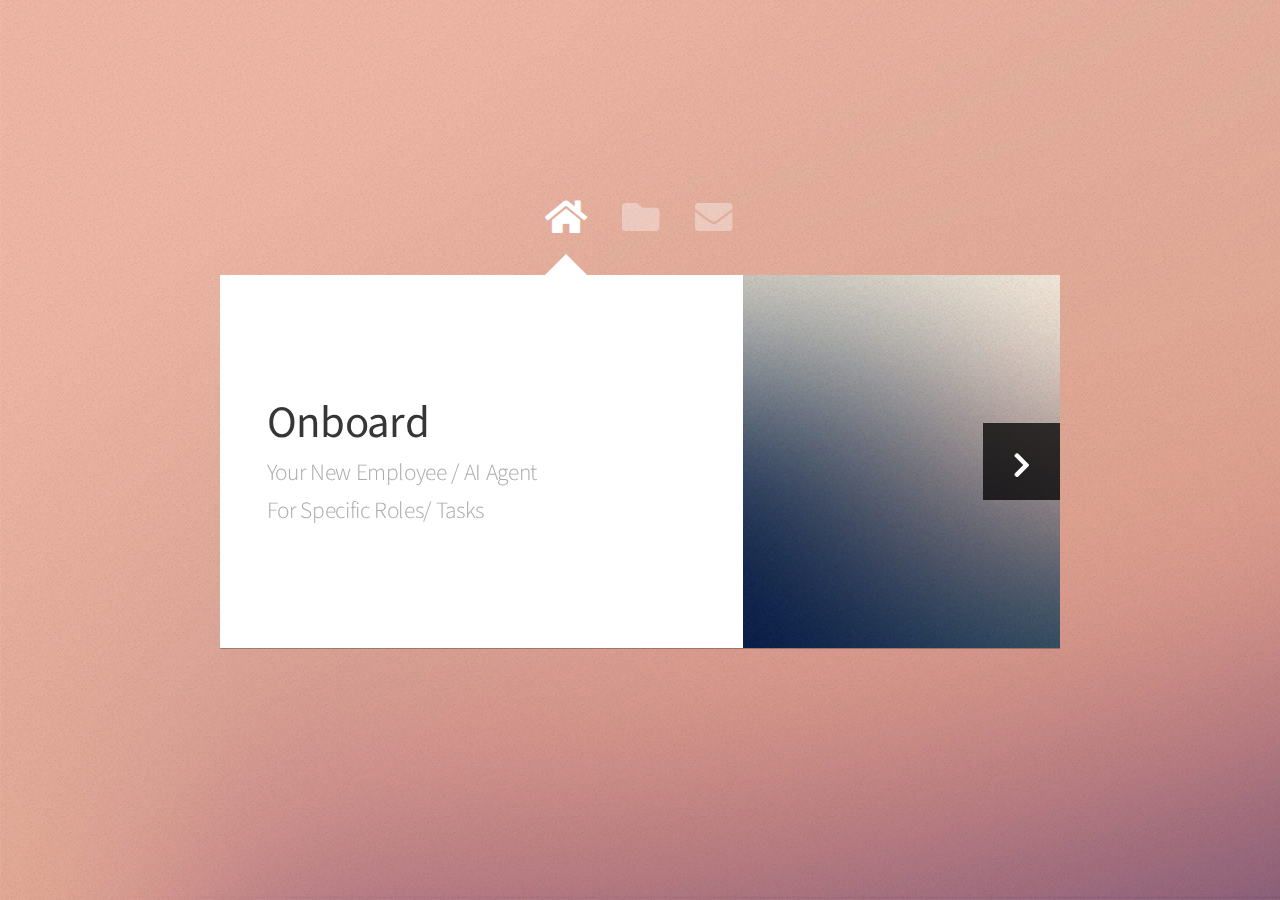
==== index.html @ f1dcd02a "Update index.html" ====
<!DOCTYPE HTML>
<html>

<head>
	<title>Onboard your new AI Agent employee</title>
	<meta charset="utf-8" />
	<meta name="viewport" content="width=device-width, initial-scale=1, user-scalable=no" />
	<link rel="stylesheet" href="assets/css/main.css" />
	<noscript>
		<link rel="stylesheet" href="assets/css/noscript.css" />
	</noscript>
</head>

<body class="is-preload">

	<!-- Wrapper-->
	<div id="wrapper">

		<!-- Nav -->
		<nav id="nav">
			<a href="#" class="icon solid fa-home"><span>Home</span></a>
			<a href="#work" class="icon solid fa-folder"><span>Work</span></a>
			<a href="#agent" id="agentTab" class="hidden icon solid fa-user"><span>Agent</span></a>
			<a href="https://aidances.com/reach-us/" class="icon solid fa-envelope"><span>Contact</span></a>
		</nav>

		<!-- Main -->
		<div id="main">

			<!-- Me -->
			<article id="home" class="panel intro">
				<header>
					<h1>Onboard </h1>
					<p>Your New Employee / AI Agent</p>
					<p>For Specific Roles/ Tasks</p>
				</header>
				<a href="#work" class="jumplink pic">
					<span class="arrow icon solid fa-chevron-right"><span>See my work</span></span>
					<img src="images/me.jpg" alt="" />
				</a>
			</article>

			<!-- Work -->
			<article id="work" class="panel">
				<header>
					<h2>Explore Our AI Agents</h2>
				</header>
				<p>
					Browse our collection of  virtual AI agents and discover the recipes behind their conversational
					capabilities. Feel free to view and utilize these recipes to enhance your own projects. If you'd
					like to contribute to our growing library of agents, you can also fork and add to our repository on
					<a href="https://github.com/dragonjump/onboard">
						GitHub</a>.
				</p>
				<section>
					<div class="row">
						<div class="col-4 col-6-medium col-12-small">

							<a href="#agent" data-agent-target="john-sales-manager" class="image fit"> John the sales
								manager <br /><img src="images/pic01.webp" alt=""></a>
						</div>
						<div class="col-4 col-6-medium col-12-small">
							<a href="#" class="image fit"><img src="images/pic02.png" alt=""></a>
						</div>
						<div class="col-4 col-6-medium col-12-small">
							<a href="#" class="image fit"><img src="images/pic03.jpg" alt=""></a>
						</div>
						<div class="col-4 col-6-medium col-12-small">
							<a href="#" class="image fit"><img src="images/pic04.jpg" alt=""></a>
						</div>
						<div class="col-4 col-6-medium col-12-small">
							<a href="#" class="image fit"><img src="images/pic05.jpg" alt=""></a>
						</div>
						<div class="col-4 col-6-medium col-12-small">
							<a href="#" class="image fit"><img src="images/pic06.jpg" alt=""></a>
						</div>
						<div class="col-4 col-6-medium col-12-small">
							<a href="#" class="image fit"><img src="images/pic07.jpg" alt=""></a>
						</div>
						<div class="col-4 col-6-medium col-12-small">
							<a href="#" class="image fit"><img src="images/pic08.jpg" alt=""></a>
						</div>
						<div class="col-4 col-6-medium col-12-small">
							<a href="#" class="image fit"><img src="images/pic09.jpg" alt=""></a>
						</div>
						<div class="col-4 col-6-medium col-12-small">
							<a href="#" class="image fit"><img src="images/pic10.jpg" alt=""></a>
						</div>
						<div class="col-4 col-6-medium col-12-small">
							<a href="#" class="image fit"><img src="images/pic11.jpg" alt=""></a>
						</div>
						<div class="col-4 col-6-medium col-12-small">
							<a href="#" class="image fit"><img src="images/pic12.jpg" alt=""></a>
						</div>
					</div>
				</section>
			</article>

			<!-- Contact -->
			<article id="contact" class="panel">
				<!-- <header>
					<h2>Contact Me</h2>
				</header>
				<form action="#" method="post">
					<div>
						<div class="row">
							<div class="col-6 col-12-medium">
								<input type="text" name="name" placeholder="Name" />
							</div>
							<div class="col-6 col-12-medium">
								<input type="text" name="email" placeholder="Email" />
							</div>
							<div class="col-12">
								<input type="text" name="subject" placeholder="Subject" />
							</div>
							<div class="col-12">
								<textarea name="message" placeholder="Message" rows="6"></textarea>
							</div>
							<div class="col-12">
								<input type="submit" value="Send Message" />
							</div>
						</div>
					</div>
				</form> -->
			</article>

			<article id="agent" class="panel">
				<header>
					<h2>Agent</h2>
				</header>
				<div id="agentIframe"></div>

			</article>

		</div>

		<!-- Footer -->
		<div id="footer">
			<ul class="copyright">
			</ul>
		</div>

	</div>

	<!-- Scripts -->
	<script src="assets/js/jquery.min.js"></script>
	<script src="assets/js/browser.min.js"></script>
	<script src="assets/js/breakpoints.min.js"></script>
	<script src="assets/js/util.js"></script>
	<script src="assets/js/main.js"></script>

</body>

</html>
---- assets/css/main.css ----
@import url("https://fonts.googleapis.com/css?family=Source+Sans+Pro:300,400,300italic,400italic");
@import url("fontawesome-all.min.css");

/*
	Astral by HTML5 UP
	html5up.net | @ajlkn
	Free for personal and commercial use under the CCA 3.0 license (html5up.net/license)
*/

html, body, div, span, applet, object,
iframe, h1, h2, h3, h4, h5, h6, p, blockquote,
pre, a, abbr, acronym, address, big, cite,
code, del, dfn, em, img, ins, kbd, q, s, samp,
small, strike, strong, sub, sup, tt, var, b,
u, i, center, dl, dt, dd, ol, ul, li, fieldset,
form, label, legend, table, caption, tbody,
tfoot, thead, tr, th, td, article, aside,
canvas, details, embed, figure, figcaption,
footer, header, hgroup, menu, nav, output, ruby,
section, summary, time, mark, audio, video {
	margin: 0;
	padding: 0;
	border: 0;
	font-size: 100%;
	font: inherit;
	vertical-align: baseline;}

article, aside, details, figcaption, figure,
footer, header, hgroup, menu, nav, section {
	display: block;}

body {
	line-height: 1;
}

ol, ul {
	list-style: none;
}

blockquote, q {
	quotes: none;
}

	blockquote:before, blockquote:after, q:before, q:after {
		content: '';
		content: none;
	}

table {
	border-collapse: collapse;
	border-spacing: 0;
}

body {
	-webkit-text-size-adjust: none;
}

mark {
	background-color: transparent;
	color: inherit;
}

input::-moz-focus-inner {
	border: 0;
	padding: 0;
}

input, select, textarea {
	-moz-appearance: none;
	-webkit-appearance: none;
	-ms-appearance: none;
	appearance: none;
}

/* Row */

	.row {
		display: flex;
		flex-wrap: wrap;
		box-sizing: border-box;
		align-items: stretch;
	}

		.row > * {
			box-sizing: border-box;
		}

		.row.gtr-uniform > * > :last-child {
			margin-bottom: 0;
		}

		.row.aln-left {
			justify-content: flex-start;
		}

		.row.aln-center {
			justify-content: center;
		}

		.row.aln-right {
			justify-content: flex-end;
		}

		.row.aln-top {
			align-items: flex-start;
		}

		.row.aln-middle {
			align-items: center;
		}

		.row.aln-bottom {
			align-items: flex-end;
		}

		.row > .imp {
			order: -1;
		}

		.row > .col-1 {
			width: 8.33333%;
		}

		.row > .off-1 {
			margin-left: 8.33333%;
		}

		.row > .col-2 {
			width: 16.66667%;
		}

		.row > .off-2 {
			margin-left: 16.66667%;
		}

		.row > .col-3 {
			width: 25%;
		}

		.row > .off-3 {
			margin-left: 25%;
		}

		.row > .col-4 {
			width: 33.33333%;
		}

		.row > .off-4 {
			margin-left: 33.33333%;
		}

		.row > .col-5 {
			width: 41.66667%;
		}

		.row > .off-5 {
			margin-left: 41.66667%;
		}

		.row > .col-6 {
			width: 50%;
		}

		.row > .off-6 {
			margin-left: 50%;
		}

		.row > .col-7 {
			width: 58.33333%;
		}

		.row > .off-7 {
			margin-left: 58.33333%;
		}

		.row > .col-8 {
			width: 66.66667%;
		}

		.row > .off-8 {
			margin-left: 66.66667%;
		}

		.row > .col-9 {
			width: 75%;
		}

		.row > .off-9 {
			margin-left: 75%;
		}

		.row > .col-10 {
			width: 83.33333%;
		}

		.row > .off-10 {
			margin-left: 83.33333%;
		}

		.row > .col-11 {
			width: 91.66667%;
		}

		.row > .off-11 {
			margin-left: 91.66667%;
		}

		.row > .col-12 {
			width: 100%;
		}

		.row > .off-12 {
			margin-left: 100%;
		}

		.row.gtr-0 {
			margin-top: 0em;
			margin-left: 0em;
		}

			.row.gtr-0 > * {
				padding: 0em 0 0 0em;
			}

			.row.gtr-0.gtr-uniform {
				margin-top: 0em;
			}

				.row.gtr-0.gtr-uniform > * {
					padding-top: 0em;
				}

		.row.gtr-25 {
			margin-top: -0.3125em;
			margin-left: -0.3125em;
		}

			.row.gtr-25 > * {
				padding: 0.3125em 0 0 0.3125em;
			}

			.row.gtr-25.gtr-uniform {
				margin-top: -0.3125em;
			}

				.row.gtr-25.gtr-uniform > * {
					padding-top: 0.3125em;
				}

		.row.gtr-50 {
			margin-top: -0.625em;
			margin-left: -0.625em;
		}

			.row.gtr-50 > * {
				padding: 0.625em 0 0 0.625em;
			}

			.row.gtr-50.gtr-uniform {
				margin-top: -0.625em;
			}

				.row.gtr-50.gtr-uniform > * {
					padding-top: 0.625em;
				}

		.row {
			margin-top: -1.25em;
			margin-left: -1.25em;
		}

			.row > * {
				padding: 1.25em 0 0 1.25em;
			}

			.row.gtr-uniform {
				margin-top: -1.25em;
			}

				.row.gtr-uniform > * {
					padding-top: 1.25em;
				}

		.row.gtr-150 {
			margin-top: -1.875em;
			margin-left: -1.875em;
		}

			.row.gtr-150 > * {
				padding: 1.875em 0 0 1.875em;
			}

			.row.gtr-150.gtr-uniform {
				margin-top: -1.875em;
			}

				.row.gtr-150.gtr-uniform > * {
					padding-top: 1.875em;
				}

		.row.gtr-200 {
			margin-top: -2.5em;
			margin-left: -2.5em;
		}

			.row.gtr-200 > * {
				padding: 2.5em 0 0 2.5em;
			}

			.row.gtr-200.gtr-uniform {
				margin-top: -2.5em;
			}

				.row.gtr-200.gtr-uniform > * {
					padding-top: 2.5em;
				}

		@media screen and (max-width: 1680px) {

			.row {
				display: flex;
				flex-wrap: wrap;
				box-sizing: border-box;
				align-items: stretch;
			}

				.row > * {
					box-sizing: border-box;
				}

				.row.gtr-uniform > * > :last-child {
					margin-bottom: 0;
				}

				.row.aln-left {
					justify-content: flex-start;
				}

				.row.aln-center {
					justify-content: center;
				}

				.row.aln-right {
					justify-content: flex-end;
				}

				.row.aln-top {
					align-items: flex-start;
				}

				.row.aln-middle {
					align-items: center;
				}

				.row.aln-bottom {
					align-items: flex-end;
				}

				.row > .imp-xlarge {
					order: -1;
				}

				.row > .col-1-xlarge {
					width: 8.33333%;
				}

				.row > .off-1-xlarge {
					margin-left: 8.33333%;
				}

				.row > .col-2-xlarge {
					width: 16.66667%;
				}

				.row > .off-2-xlarge {
					margin-left: 16.66667%;
				}

				.row > .col-3-xlarge {
					width: 25%;
				}

				.row > .off-3-xlarge {
					margin-left: 25%;
				}

				.row > .col-4-xlarge {
					width: 33.33333%;
				}

				.row > .off-4-xlarge {
					margin-left: 33.33333%;
				}

				.row > .col-5-xlarge {
					width: 41.66667%;
				}

				.row > .off-5-xlarge {
					margin-left: 41.66667%;
				}

				.row > .col-6-xlarge {
					width: 50%;
				}

				.row > .off-6-xlarge {
					margin-left: 50%;
				}

				.row > .col-7-xlarge {
					width: 58.33333%;
				}

				.row > .off-7-xlarge {
					margin-left: 58.33333%;
				}

				.row > .col-8-xlarge {
					width: 66.66667%;
				}

				.row > .off-8-xlarge {
					margin-left: 66.66667%;
				}

				.row > .col-9-xlarge {
					width: 75%;
				}

				.row > .off-9-xlarge {
					margin-left: 75%;
				}

				.row > .col-10-xlarge {
					width: 83.33333%;
				}

				.row > .off-10-xlarge {
					margin-left: 83.33333%;
				}

				.row > .col-11-xlarge {
					width: 91.66667%;
				}

				.row > .off-11-xlarge {
					margin-left: 91.66667%;
				}

				.row > .col-12-xlarge {
					width: 100%;
				}

				.row > .off-12-xlarge {
					margin-left: 100%;
				}

				.row.gtr-0 {
					margin-top: 0em;
					margin-left: 0em;
				}

					.row.gtr-0 > * {
						padding: 0em 0 0 0em;
					}

					.row.gtr-0.gtr-uniform {
						margin-top: 0em;
					}

						.row.gtr-0.gtr-uniform > * {
							padding-top: 0em;
						}

				.row.gtr-25 {
					margin-top: -0.3125em;
					margin-left: -0.3125em;
				}

					.row.gtr-25 > * {
						padding: 0.3125em 0 0 0.3125em;
					}

					.row.gtr-25.gtr-uniform {
						margin-top: -0.3125em;
					}

						.row.gtr-25.gtr-uniform > * {
							padding-top: 0.3125em;
						}

				.row.gtr-50 {
					margin-top: -0.625em;
					margin-left: -0.625em;
				}

					.row.gtr-50 > * {
						padding: 0.625em 0 0 0.625em;
					}

					.row.gtr-50.gtr-uniform {
						margin-top: -0.625em;
					}

						.row.gtr-50.gtr-uniform > * {
							padding-top: 0.625em;
						}

				.row {
					margin-top: -1.25em;
					margin-left: -1.25em;
				}

					.row > * {
						padding: 1.25em 0 0 1.25em;
					}

					.row.gtr-uniform {
						margin-top: -1.25em;
					}

						.row.gtr-uniform > * {
							padding-top: 1.25em;
						}

				.row.gtr-150 {
					margin-top: -1.875em;
					margin-left: -1.875em;
				}

					.row.gtr-150 > * {
						padding: 1.875em 0 0 1.875em;
					}

					.row.gtr-150.gtr-uniform {
						margin-top: -1.875em;
					}

						.row.gtr-150.gtr-uniform > * {
							padding-top: 1.875em;
						}

				.row.gtr-200 {
					margin-top: -2.5em;
					margin-left: -2.5em;
				}

					.row.gtr-200 > * {
						padding: 2.5em 0 0 2.5em;
					}

					.row.gtr-200.gtr-uniform {
						margin-top: -2.5em;
					}

						.row.gtr-200.gtr-uniform > * {
							padding-top: 2.5em;
						}

		}

		@media screen and (max-width: 1280px) {

			.row {
				display: flex;
				flex-wrap: wrap;
				box-sizing: border-box;
				align-items: stretch;
			}

				.row > * {
					box-sizing: border-box;
				}

				.row.gtr-uniform > * > :last-child {
					margin-bottom: 0;
				}

				.row.aln-left {
					justify-content: flex-start;
				}

				.row.aln-center {
					justify-content: center;
				}

				.row.aln-right {
					justify-content: flex-end;
				}

				.row.aln-top {
					align-items: flex-start;
				}

				.row.aln-middle {
					align-items: center;
				}

				.row.aln-bottom {
					align-items: flex-end;
				}

				.row > .imp-large {
					order: -1;
				}

				.row > .col-1-large {
					width: 8.33333%;
				}

				.row > .off-1-large {
					margin-left: 8.33333%;
				}

				.row > .col-2-large {
					width: 16.66667%;
				}

				.row > .off-2-large {
					margin-left: 16.66667%;
				}

				.row > .col-3-large {
					width: 25%;
				}

				.row > .off-3-large {
					margin-left: 25%;
				}

				.row > .col-4-large {
					width: 33.33333%;
				}

				.row > .off-4-large {
					margin-left: 33.33333%;
				}

				.row > .col-5-large {
					width: 41.66667%;
				}

				.row > .off-5-large {
					margin-left: 41.66667%;
				}

				.row > .col-6-large {
					width: 50%;
				}

				.row > .off-6-large {
					margin-left: 50%;
				}

				.row > .col-7-large {
					width: 58.33333%;
				}

				.row > .off-7-large {
					margin-left: 58.33333%;
				}

				.row > .col-8-large {
					width: 66.66667%;
				}

				.row > .off-8-large {
					margin-left: 66.66667%;
				}

				.row > .col-9-large {
					width: 75%;
				}

				.row > .off-9-large {
					margin-left: 75%;
				}

				.row > .col-10-large {
					width: 83.33333%;
				}

				.row > .off-10-large {
					margin-left: 83.33333%;
				}

				.row > .col-11-large {
					width: 91.66667%;
				}

				.row > .off-11-large {
					margin-left: 91.66667%;
				}

				.row > .col-12-large {
					width: 100%;
				}

				.row > .off-12-large {
					margin-left: 100%;
				}

				.row.gtr-0 {
					margin-top: 0em;
					margin-left: 0em;
				}

					.row.gtr-0 > * {
						padding: 0em 0 0 0em;
					}

					.row.gtr-0.gtr-uniform {
						margin-top: 0em;
					}

						.row.gtr-0.gtr-uniform > * {
							padding-top: 0em;
						}

				.row.gtr-25 {
					margin-top: -0.3125em;
					margin-left: -0.3125em;
				}

					.row.gtr-25 > * {
						padding: 0.3125em 0 0 0.3125em;
					}

					.row.gtr-25.gtr-uniform {
						margin-top: -0.3125em;
					}

						.row.gtr-25.gtr-uniform > * {
							padding-top: 0.3125em;
						}

				.row.gtr-50 {
					margin-top: -0.625em;
					margin-left: -0.625em;
				}

					.row.gtr-50 > * {
						padding: 0.625em 0 0 0.625em;
					}

					.row.gtr-50.gtr-uniform {
						margin-top: -0.625em;
					}

						.row.gtr-50.gtr-uniform > * {
							padding-top: 0.625em;
						}

				.row {
					margin-top: -1.25em;
					margin-left: -1.25em;
				}

					.row > * {
						padding: 1.25em 0 0 1.25em;
					}

					.row.gtr-uniform {
						margin-top: -1.25em;
					}

						.row.gtr-uniform > * {
							padding-top: 1.25em;
						}

				.row.gtr-150 {
					margin-top: -1.875em;
					margin-left: -1.875em;
				}

					.row.gtr-150 > * {
						padding: 1.875em 0 0 1.875em;
					}

					.row.gtr-150.gtr-uniform {
						margin-top: -1.875em;
					}

						.row.gtr-150.gtr-uniform > * {
							padding-top: 1.875em;
						}

				.row.gtr-200 {
					margin-top: -2.5em;
					margin-left: -2.5em;
				}

					.row.gtr-200 > * {
						padding: 2.5em 0 0 2.5em;
					}

					.row.gtr-200.gtr-uniform {
						margin-top: -2.5em;
					}

						.row.gtr-200.gtr-uniform > * {
							padding-top: 2.5em;
						}

		}

		@media screen and (max-width: 980px) {

			.row {
				display: flex;
				flex-wrap: wrap;
				box-sizing: border-box;
				align-items: stretch;
			}

				.row > * {
					box-sizing: border-box;
				}

				.row.gtr-uniform > * > :last-child {
					margin-bottom: 0;
				}

				.row.aln-left {
					justify-content: flex-start;
				}

				.row.aln-center {
					justify-content: center;
				}

				.row.aln-right {
					justify-content: flex-end;
				}

				.row.aln-top {
					align-items: flex-start;
				}

				.row.aln-middle {
					align-items: center;
				}

				.row.aln-bottom {
					align-items: flex-end;
				}

				.row > .imp-medium {
					order: -1;
				}

				.row > .col-1-medium {
					width: 8.33333%;
				}

				.row > .off-1-medium {
					margin-left: 8.33333%;
				}

				.row > .col-2-medium {
					width: 16.66667%;
				}

				.row > .off-2-medium {
					margin-left: 16.66667%;
				}

				.row > .col-3-medium {
					width: 25%;
				}

				.row > .off-3-medium {
					margin-left: 25%;
				}

				.row > .col-4-medium {
					width: 33.33333%;
				}

				.row > .off-4-medium {
					margin-left: 33.33333%;
				}

				.row > .col-5-medium {
					width: 41.66667%;
				}

				.row > .off-5-medium {
					margin-left: 41.66667%;
				}

				.row > .col-6-medium {
					width: 50%;
				}

				.row > .off-6-medium {
					margin-left: 50%;
				}

				.row > .col-7-medium {
					width: 58.33333%;
				}

				.row > .off-7-medium {
					margin-left: 58.33333%;
				}

				.row > .col-8-medium {
					width: 66.66667%;
				}

				.row > .off-8-medium {
					margin-left: 66.66667%;
				}

				.row > .col-9-medium {
					width: 75%;
				}

				.row > .off-9-medium {
					margin-left: 75%;
				}

				.row > .col-10-medium {
					width: 83.33333%;
				}

				.row > .off-10-medium {
					margin-left: 83.33333%;
				}

				.row > .col-11-medium {
					width: 91.66667%;
				}

				.row > .off-11-medium {
					margin-left: 91.66667%;
				}

				.row > .col-12-medium {
					width: 100%;
				}

				.row > .off-12-medium {
					margin-left: 100%;
				}

				.row.gtr-0 {
					margin-top: 0em;
					margin-left: 0em;
				}

					.row.gtr-0 > * {
						padding: 0em 0 0 0em;
					}

					.row.gtr-0.gtr-uniform {
						margin-top: 0em;
					}

						.row.gtr-0.gtr-uniform > * {
							padding-top: 0em;
						}

				.row.gtr-25 {
					margin-top: -0.3125em;
					margin-left: -0.3125em;
				}

					.row.gtr-25 > * {
						padding: 0.3125em 0 0 0.3125em;
					}

					.row.gtr-25.gtr-uniform {
						margin-top: -0.3125em;
					}

						.row.gtr-25.gtr-uniform > * {
							padding-top: 0.3125em;
						}

				.row.gtr-50 {
					margin-top: -0.625em;
					margin-left: -0.625em;
				}

					.row.gtr-50 > * {
						padding: 0.625em 0 0 0.625em;
					}

					.row.gtr-50.gtr-uniform {
						margin-top: -0.625em;
					}

						.row.gtr-50.gtr-uniform > * {
							padding-top: 0.625em;
						}

				.row {
					margin-top: -1.25em;
					margin-left: -1.25em;
				}

					.row > * {
						padding: 1.25em 0 0 1.25em;
					}

					.row.gtr-uniform {
						margin-top: -1.25em;
					}

						.row.gtr-uniform > * {
							padding-top: 1.25em;
						}

				.row.gtr-150 {
					margin-top: -1.875em;
					margin-left: -1.875em;
				}

					.row.gtr-150 > * {
						padding: 1.875em 0 0 1.875em;
					}

					.row.gtr-150.gtr-uniform {
						margin-top: -1.875em;
					}

						.row.gtr-150.gtr-uniform > * {
							padding-top: 1.875em;
						}

				.row.gtr-200 {
					margin-top: -2.5em;
					margin-left: -2.5em;
				}

					.row.gtr-200 > * {
						padding: 2.5em 0 0 2.5em;
					}

					.row.gtr-200.gtr-uniform {
						margin-top: -2.5em;
					}

						.row.gtr-200.gtr-uniform > * {
							padding-top: 2.5em;
						}

		}

		@media screen and (max-width: 736px) {

			.row {
				display: flex;
				flex-wrap: wrap;
				box-sizing: border-box;
				align-items: stretch;
			}

				.row > * {
					box-sizing: border-box;
				}

				.row.gtr-uniform > * > :last-child {
					margin-bottom: 0;
				}

				.row.aln-left {
					justify-content: flex-start;
				}

				.row.aln-center {
					justify-content: center;
				}

				.row.aln-right {
					justify-content: flex-end;
				}

				.row.aln-top {
					align-items: flex-start;
				}

				.row.aln-middle {
					align-items: center;
				}

				.row.aln-bottom {
					align-items: flex-end;
				}

				.row > .imp-small {
					order: -1;
				}

				.row > .col-1-small {
					width: 8.33333%;
				}

				.row > .off-1-small {
					margin-left: 8.33333%;
				}

				.row > .col-2-small {
					width: 16.66667%;
				}

				.row > .off-2-small {
					margin-left: 16.66667%;
				}

				.row > .col-3-small {
					width: 25%;
				}

				.row > .off-3-small {
					margin-left: 25%;
				}

				.row > .col-4-small {
					width: 33.33333%;
				}

				.row > .off-4-small {
					margin-left: 33.33333%;
				}

				.row > .col-5-small {
					width: 41.66667%;
				}

				.row > .off-5-small {
					margin-left: 41.66667%;
				}

				.row > .col-6-small {
					width: 50%;
				}

				.row > .off-6-small {
					margin-left: 50%;
				}

				.row > .col-7-small {
					width: 58.33333%;
				}

				.row > .off-7-small {
					margin-left: 58.33333%;
				}

				.row > .col-8-small {
					width: 66.66667%;
				}

				.row > .off-8-small {
					margin-left: 66.66667%;
				}

				.row > .col-9-small {
					width: 75%;
				}

				.row > .off-9-small {
					margin-left: 75%;
				}

				.row > .col-10-small {
					width: 83.33333%;
				}

				.row > .off-10-small {
					margin-left: 83.33333%;
				}

				.row > .col-11-small {
					width: 91.66667%;
				}

				.row > .off-11-small {
					margin-left: 91.66667%;
				}

				.row > .col-12-small {
					width: 100%;
				}

				.row > .off-12-small {
					margin-left: 100%;
				}

				.row.gtr-0 {
					margin-top: 0em;
					margin-left: 0em;
				}

					.row.gtr-0 > * {
						padding: 0em 0 0 0em;
					}

					.row.gtr-0.gtr-uniform {
						margin-top: 0em;
					}

						.row.gtr-0.gtr-uniform > * {
							padding-top: 0em;
						}

				.row.gtr-25 {
					margin-top: -0.3125em;
					margin-left: -0.3125em;
				}

					.row.gtr-25 > * {
						padding: 0.3125em 0 0 0.3125em;
					}

					.row.gtr-25.gtr-uniform {
						margin-top: -0.3125em;
					}

						.row.gtr-25.gtr-uniform > * {
							padding-top: 0.3125em;
						}

				.row.gtr-50 {
					margin-top: -0.625em;
					margin-left: -0.625em;
				}

					.row.gtr-50 > * {
						padding: 0.625em 0 0 0.625em;
					}

					.row.gtr-50.gtr-uniform {
						margin-top: -0.625em;
					}

						.row.gtr-50.gtr-uniform > * {
							padding-top: 0.625em;
						}

				.row {
					margin-top: -1.25em;
					margin-left: -1.25em;
				}

					.row > * {
						padding: 1.25em 0 0 1.25em;
					}

					.row.gtr-uniform {
						margin-top: -1.25em;
					}

						.row.gtr-uniform > * {
							padding-top: 1.25em;
						}

				.row.gtr-150 {
					margin-top: -1.875em;
					margin-left: -1.875em;
				}

					.row.gtr-150 > * {
						padding: 1.875em 0 0 1.875em;
					}

					.row.gtr-150.gtr-uniform {
						margin-top: -1.875em;
					}

						.row.gtr-150.gtr-uniform > * {
							padding-top: 1.875em;
						}

				.row.gtr-200 {
					margin-top: -2.5em;
					margin-left: -2.5em;
				}

					.row.gtr-200 > * {
						padding: 2.5em 0 0 2.5em;
					}

					.row.gtr-200.gtr-uniform {
						margin-top: -2.5em;
					}

						.row.gtr-200.gtr-uniform > * {
							padding-top: 2.5em;
						}

		}

/* Basic */

	html {
		box-sizing: border-box;
	}

	*, *:before, *:after {
		box-sizing: inherit;
	}

	body {
		background-image: url("images/overlay.png"), url("images/bg.jpg");
		background-repeat: repeat, no-repeat;
		background-size: auto, 100% 100%;
		background-attachment: fixed;
		overflow-y: scroll;
	}

		body.is-preload *, body.is-preload *:before, body.is-preload *:after {
			-moz-animation: none !important;
			-webkit-animation: none !important;
			-ms-animation: none !important;
			animation: none !important;
			-moz-transition: none !important;
			-webkit-transition: none !important;
			-ms-transition: none !important;
			transition: none !important;
		}

	body, input, textarea, select {
		font-family: 'Source Sans Pro', sans-serif;
		font-weight: 300;
		color: #777777;
		font-size: 20pt;
		line-height: 1.75em;
	}

		@media screen and (max-width: 1680px) {

			body, input, textarea, select {
				font-size: 15pt;
			}

		}

		@media screen and (max-width: 1280px) {

			body, input, textarea, select {
				font-size: 14pt;
			}

		}

		@media screen and (max-width: 736px) {

			body, input, textarea, select {
				font-size: 12pt;
			}

		}

		@media screen and (max-width: 360px) {

			body, input, textarea, select {
				font-size: 11pt;
			}

		}

	strong, b, h1, h2, h3, h4, h5, h6 {
		font-weight: 400;
		color: #363636;
	}

	h1 {
		font-size: 2.4em;
		letter-spacing: -0.015em;
	}

	h2 {
		font-size: 1.8em;
		letter-spacing: -0.015em;
	}

	h3, h4, h5, h6 {
		font-size: 1.25em;
		letter-spacing: -0.015em;
	}

	@media screen and (max-width: 736px) {

		h1 {
			font-size: 1.75em;
		}

		h2 {
			font-size: 1.375em;
		}

		h3, h4, h5, h6 {
			font-size: 1em;
		}

	}

	blockquote {
		border-left: solid 0.5em #ddd;
		padding: 1em 0 1em 2em;
		font-style: italic;
	}

	em, i {
		font-style: italic;
	}

	hr {
		border: 0;
		border-top: solid 1px #ddd;
		padding: 1.5em 0 0 0;
		margin: 1.75em 0 0 0;
	}

	sub {
		position: relative;
		top: 0.5em;
		font-size: 0.8em;
	}

	sup {
		position: relative;
		top: -0.5em;
		font-size: 0.8em;
	}

	br.clear {
		clear: both;
	}

	p, ul, ol, dl, table, blockquote, form {
		margin-bottom: 2em;
	}

/* Table */

	table {
		width: 100%;
	}

		table.default tbody tr {
			border-bottom: solid 1px #f4f4f4;
		}

		table.default td {
			padding: 0.5em 1em 0.5em 1em;
		}

		table.default th {
			text-align: left;
			font-weight: 400;
			padding: 0.5em 1em 0.5em 1em;
		}

		table.default thead {
			border-bottom: solid 2px #f4f4f4;
		}

/* Form */

	form label {
		display: block;
		font-weight: 400;
		color: #363636;
		margin: 0 0 1em 0;
	}

	form input[type="text"],
	form input[type="email"],
	form input[type="password"],
	form select,
	form textarea {
		-webkit-appearance: none;
		border: 0;
		background: #f4f4f4;
		padding: 0.75em;
		width: 100%;
		-moz-transition: background-color .25s ease-in-out;
		-webkit-transition: background-color .25s ease-in-out;
		-ms-transition: background-color .25s ease-in-out;
		transition: background-color .25s ease-in-out;
	}

		form input[type="text"]:focus,
		form input[type="email"]:focus,
		form input[type="password"]:focus,
		form select:focus,
		form textarea:focus {
			background: #f8f8f8;
		}

	form input[type="text"],
	form input[type="email"],
	form input[type="password"],
	form select {
		line-height: 1.35em;
	}

	form ::-webkit-input-placeholder {
		color: #999;
	}

	form :-moz-placeholder {
		color: #999;
	}

	form ::-moz-placeholder {
		color: #999;
	}

	form :-ms-input-placeholder {
		color: #999;
	}

/* Section/Article */

	section, article {
		margin-bottom: 3em;
	}

		section > :last-child, section:last-child, article > :last-child, article:last-child {
			margin-bottom: 0;
		}

	header {
		margin: 0 0 1.5em 0;
	}

		header > p {
			margin: 0.5em 0 0 0;
			color: #aaa;
		}

		@media screen and (max-width: 736px) {

			header {
				margin: 0 0 1em 0;
			}

		}

/* Image */

	.image {
		display: inline-block;
	}

		.image img {
			display: block;
			width: 100%;
		}

		.image.fit {
			display: block;
			width: 100%;
		}

		.image.featured {
			display: block;
			width: 100%;
			margin: 0 0 2em 0;
		}

		.image.left {
			float: left;
			margin: 0 2em 2em 0;
		}

		.image.centered {
			display: block;
			margin: 0 0 2em 0;
		}

			.image.centered img {
				margin: 0 auto;
				width: auto;
			}

/* Button */

	input[type="button"],
	input[type="submit"],
	input[type="reset"],
	button,
	.button {
		-moz-transition: background-color .25s ease-in-out;
		-webkit-transition: background-color .25s ease-in-out;
		-ms-transition: background-color .25s ease-in-out;
		transition: background-color .25s ease-in-out;
		-webkit-appearance: none;
		display: inline-block;
		background-color: #222222;
		color: #ffffff;
		border: 0;
		cursor: pointer;
		outline: 0;
		padding: 0.7em 1.5em 0.7em 1.5em;
	}

		input[type="button"]:hover,
		input[type="submit"]:hover,
		input[type="reset"]:hover,
		button:hover,
		.button:hover {
			background-color: #333333;
		}

		input[type="button"]:active,
		input[type="submit"]:active,
		input[type="reset"]:active,
		button:active,
		.button:active {
			background-color: #444444;
		}

		input[type="button"].alt,
		input[type="submit"].alt,
		input[type="reset"].alt,
		button.alt,
		.button.alt {
			background-color: #777777;
		}

			input[type="button"].alt:hover,
			input[type="submit"].alt:hover,
			input[type="reset"].alt:hover,
			button.alt:hover,
			.button.alt:hover {
				background-color: #888888;
			}

			input[type="button"].alt:active,
			input[type="submit"].alt:active,
			input[type="reset"].alt:active,
			button.alt:active,
			.button.alt:active {
				background-color: #999999;
			}

		input[type="button"].small,
		input[type="submit"].small,
		input[type="reset"].small,
		button.small,
		.button.small {
			font-size: 0.75em;
		}

		input[type="button"].large,
		input[type="submit"].large,
		input[type="reset"].large,
		button.large,
		.button.large {
			font-size: 1.25em;
			padding: 0.5em 1.25em 0.5em 1.25em;
		}

		input[type="button"].xlarge,
		input[type="submit"].xlarge,
		input[type="reset"].xlarge,
		button.xlarge,
		.button.xlarge {
			font-size: 1.5em;
			padding: 0.5em 1.25em 0.5em 1.25em;
		}

		@media screen and (max-width: 736px) {

			input[type="button"],
			input[type="submit"],
			input[type="reset"],
			button,
			.button {
				width: 100%;
			}

		}

/* List */

	ul {
		list-style: disc;
		padding-left: 1em;
	}

		ul li {
			padding-left: 0.5em;
		}

	ol {
		list-style: decimal;
		padding-left: 1.25em;
	}

		ol li {
			padding-left: 0.25em;
		}

/* Actions */

	ul.actions {
		list-style: none;
		padding-left: 0;
	}

		ul.actions li {
			display: inline-block;
			padding-left: 0;
			margin: 0 0 0 0.5em;
		}

			ul.actions li:first-child {
				margin-left: 0;
			}

		@media screen and (max-width: 736px) {

			ul.actions li {
				display: block;
				margin: 0.75em 0 0 0;
			}

				ul.actions li:first-child {
					margin-top: 0;
				}

		}

/* Icons */

	.icon {
		text-decoration: none;
		position: relative;
		text-decoration: none;
	}

		.icon:before {
			-moz-osx-font-smoothing: grayscale;
			-webkit-font-smoothing: antialiased;
			display: inline-block;
			font-style: normal;
			font-variant: normal;
			text-rendering: auto;
			line-height: 1;
			text-transform: none !important;
			font-family: 'Font Awesome 5 Free';
			font-weight: 400;
		}

		.icon.solid:before {
			font-weight: 900;
		}

		.icon.brands:before {
			font-family: 'Font Awesome 5 Brands';
		}

		.icon:before {
			line-height: inherit;
		}

		.icon > .label {
			display: none;
		}

/* Nav */

	#nav {
		text-align: center;
		height: 4.25em;
		cursor: default;
	}

		#nav a {
			position: relative;
			display: inline-block;
			color: #ffffff;
			width: 1em;
			height: 1em;
			line-height: 0.9em;
			font-size: 2.5em;
			margin: 0 0.25em 0 0.25em;
			opacity: 0.35;
			outline: 0;
			-moz-transition: opacity .25s ease-in-out;
			-webkit-transition: opacity .25s ease-in-out;
			-ms-transition: opacity .25s ease-in-out;
			transition: opacity .25s ease-in-out;
		}

			#nav a.icon:before {
				padding-right: 0;
			}

			#nav a:before {
				font-size: 0.8em;
			}

			#nav a:after {
				content: '';
				display: block;
				position: absolute;
				left: 50%;
				bottom: -0.75em;
				margin-left: -0.5em;
				border-bottom: solid 0em #ffffff;
				border-left: solid 0.5em transparent;
				border-right: solid 0.5em transparent;
				-moz-transition: border-bottom-width .25s ease-in-out;
				-webkit-transition: border-bottom-width .25s ease-in-out;
				-ms-transition: border-bottom-width .25s ease-in-out;
				transition: border-bottom-width .25s ease-in-out;
			}

			#nav a span {
				display: block;
				position: absolute;
				background: #222222;
				color: #ffffff;
				top: -2.75em;
				font-size: 0.3em;
				height: 2.25em;
				line-height: 2.25em;
				left: 50%;
				opacity: 0;
				-moz-transition: opacity .25s ease-in-out;
				-webkit-transition: opacity .25s ease-in-out;
				-ms-transition: opacity .25s ease-in-out;
				transition: opacity .25s ease-in-out;
				width: 5.5em;
				margin-left: -2.75em;
			}

				#nav a span:after {
					content: '';
					display: block;
					position: absolute;
					bottom: -0.4em;
					left: 50%;
					margin-left: -0.6em;
					border-top: solid 0.6em #222222;
					border-left: solid 0.6em transparent;
					border-right: solid 0.6em transparent;
				}

			#nav a:hover {
				opacity: 1.0;
			}

				#nav a:hover span {
					opacity: 1.0;
				}

			#nav a.active {
				opacity: 1.0;
			}

				#nav a.active:after {
					border-bottom-width: 0.5em;
				}

		@media screen and (max-width: 980px) {

			#nav a span {
				display: none;
			}

		}

/* Wrapper */

	#wrapper {
		width: 45em;
		margin: 0 auto;
		min-height: 100vh;
		max-width: 100%;
		padding: 4em 0;
		display: -moz-flex;
		display: -webkit-flex;
		display: -ms-flex;
		display: flex;
		-moz-flex-direction: column;
		-webkit-flex-direction: column;
		-ms-flex-direction: column;
		flex-direction: column;
		-moz-align-items: center;
		-webkit-align-items: center;
		-ms-align-items: center;
		align-items: center;
		-moz-justify-content: center;
		-webkit-justify-content: center;
		-ms-justify-content: center;
		justify-content: center;
		-moz-transition: opacity 1s ease-in-out;
		-webkit-transition: opacity 1s ease-in-out;
		-ms-transition: opacity 1s ease-in-out;
		transition: opacity 1s ease-in-out;
	}

		body.is-preload #wrapper {
			opacity: 0;
		}

		@media screen and (max-width: 1280px) {

			#wrapper {
				padding: 3em 0;
				max-width: calc(100% - 6em);
			}

		}

		@media screen and (max-width: 980px) {

			#wrapper {
				padding: 1.5em 0;
				max-width: calc(100% - 8em);
			}

		}

		@media screen and (max-width: 736px) {

			#wrapper {
				padding: 1em 0;
				max-width: calc(100% - 2em);
			}

		}

		@media screen and (max-width: 360px) {

			#wrapper {
				padding: 1em 0;
				max-width: 100%;
			}

		}

/* Main */

	#main {
		position: relative;
		overflow: hidden;
		width: 100%;
		background: #ffffff;
		box-shadow: 0px 1px 0px 0px rgba(0, 0, 0, 0.25);
		-moz-transition: min-height 0.5s ease-in-out, max-height 0.5s ease-in-out;
		-webkit-transition: min-height 0.5s ease-in-out, max-height 0.5s ease-in-out;
		-ms-transition: min-height 0.5s ease-in-out, max-height 0.5s ease-in-out;
		transition: min-height 0.5s ease-in-out, max-height 0.5s ease-in-out;
	}

		#main > .panel {
			-moz-transition: opacity 0.25s ease-in-out;
			-webkit-transition: opacity 0.25s ease-in-out;
			-ms-transition: opacity 0.25s ease-in-out;
			transition: opacity 0.25s ease-in-out;
			margin-bottom: 0;
			position: relative;
			padding: 3.5em 2.5em 2.5em 2.5em;
			width: 100%;
		}

			#main > .panel.inactive {
				opacity: 0;
			}

			@media screen and (max-width: 736px) {

				#main > .panel {
					padding: 2em 1.5em 1.5em 1.5em;
				}

			}

			#main > .panel.intro {
				padding: 0;
				height: 20em;
				display: -moz-flex;
				display: -webkit-flex;
				display: -ms-flex;
				display: flex;
				-moz-flex-direction: row;
				-webkit-flex-direction: row;
				-ms-flex-direction: row;
				flex-direction: row;
				-moz-align-items: center;
				-webkit-align-items: center;
				-ms-align-items: center;
				align-items: center;
			}

				#main > .panel.intro .pic {
					text-decoration: none;
					position: relative;
					-moz-flex-grow: 0;
					-webkit-flex-grow: 0;
					-ms-flex-grow: 0;
					flex-grow: 0;
					-moz-flex-shrink: 0;
					-webkit-flex-shrink: 0;
					-ms-flex-shrink: 0;
					flex-shrink: 0;
					width: 17em;
					height: 100%;
				}

					#main > .panel.intro .pic:before {
						content: '';
						position: absolute;
						top: 0;
						left: 0;
						background: url("images/overlay.png");
						width: 100%;
						height: 100%;
						z-index: 1;
					}

					#main > .panel.intro .pic img {
						position: relative;
						display: block;
						position: absolute;
						top: 0;
						left: 0;
						width: 100%;
						height: 100%;
						-moz-object-fit: cover;
						-webkit-object-fit: cover;
						-ms-object-fit: cover;
						object-fit: cover;
						-moz-object-position: center;
						-webkit-object-position: center;
						-ms-object-position: center;
						object-position: center;
					}

					#main > .panel.intro .pic .arrow {
						display: block;
						position: absolute;
						right: 0;
						top: 50%;
						margin-top: -1.375em;
						width: 2.75em;
						height: 2.75em;
						background: #000;
						background: rgba(0, 0, 0, 0.75);
						color: #ffffff;
						text-align: center;
						line-height: 2.75em;
						font-size: 1.5em;
						z-index: 1;
						-moz-transition: width .15s ease-in-out, padding-right .15s ease-in-out;
						-webkit-transition: width .15s ease-in-out, padding-right .15s ease-in-out;
						-ms-transition: width .15s ease-in-out, padding-right .15s ease-in-out;
						transition: width .15s ease-in-out, padding-right .15s ease-in-out;
					}

						#main > .panel.intro .pic .arrow:before {
							position: relative;
							padding-right: 0;
							top: 0.125em;
						}

						#main > .panel.intro .pic .arrow span {
							display: block;
							text-indent: -9999px;
						}

					#main > .panel.intro .pic:hover .arrow {
						width: 3em;
						padding-right: 0.25em;
					}

				#main > .panel.intro header {
					-moz-flex-grow: 1;
					-webkit-flex-grow: 1;
					-ms-flex-grow: 1;
					flex-grow: 1;
					-moz-flex-shrink: 1;
					-webkit-flex-shrink: 1;
					-ms-flex-shrink: 1;
					flex-shrink: 1;
					padding: 3.5em 2.5em;
					margin-bottom: 0;
					width: 100%;
				}

					#main > .panel.intro header h1 {
						line-height: 1.25em;
						margin-bottom: 0;
					}

					#main > .panel.intro header p {
						letter-spacing: -0.015em;
						font-size: 1.25em;
						margin: 0.25em 0 0 0;
					}

				@media screen and (max-width: 980px) {

					#main > .panel.intro {
						-moz-flex-direction: column;
						-webkit-flex-direction: column;
						-ms-flex-direction: column;
						flex-direction: column;
						height: auto;
					}

						#main > .panel.intro .pic {
							height: 25em;
							width: 100%;
						}

						#main > .panel.intro header {
							padding: 4em;
							text-align: center;
						}

				}

				@media screen and (max-width: 736px) {

					#main > .panel.intro .pic {
						height: 20em;
					}

					#main > .panel.intro header {
						padding: 2.75em 2em 2.5em 2em;
					}

						#main > .panel.intro header p {
							font-size: 1em;
							margin: 0.25em 0 0 0;
						}

				}

/* Footer */

	#footer {
		color: rgba(255, 255, 255, 0.45);
		text-align: center;
		padding: 2em 0 0 0;
		font-size: 0.75em;
	}

		#footer a {
			color: #ddd;
			color: rgba(255, 255, 255, 0.65);
			-moz-transition: color .25s ease-in-out;
			-webkit-transition: color .25s ease-in-out;
			-ms-transition: color .25s ease-in-out;
			transition: color .25s ease-in-out;
		}

			#footer a:hover {
				color: white;
			}

		#footer .copyright {
			list-style: none;
			padding-left: 0;
		}

			#footer .copyright li {
				display: inline-block;
				padding-left: 1em;
				margin-left: 1em;
				border-left: solid 1px rgba(255, 255, 255, 0.25);
				line-height: 1;
			}

				#footer .copyright li:first-child {
					padding-left: 0;
					margin-left: 0;
					border-left: 0;
				}

		@media screen and (max-width: 736px) {

			#footer .copyright li {
				padding-left: 0.5em;
				margin-left: 0.5em;
			}

		}


		.hidden{
			display: none !important;
		}
---- assets/css/noscript.css ----
/*
	Astral by HTML5 UP
	html5up.net | @ajlkn
	Free for personal and commercial use under the CCA 3.0 license (html5up.net/license)
*/

/* Wrapper */

	#wrapper {
		opacity: 1 !important;
	}

/* Nav */

	#nav a {
		opacity: 1.0;
	}

		#nav a:before, #nav a:after {
			display: none;
		}

		#nav a span {
			top: 0;
			opacity: 1.0;
		}

			#nav a span:after {
				display: none;
			}

/* Main */

	#main {
		background: none;
		box-shadow: none;
	}

		#main > .panel {
			background: #ffffff;
			margin-bottom: 2em;
		}

			#main > .panel:last-child {
				margin-bottom: 0;
			}
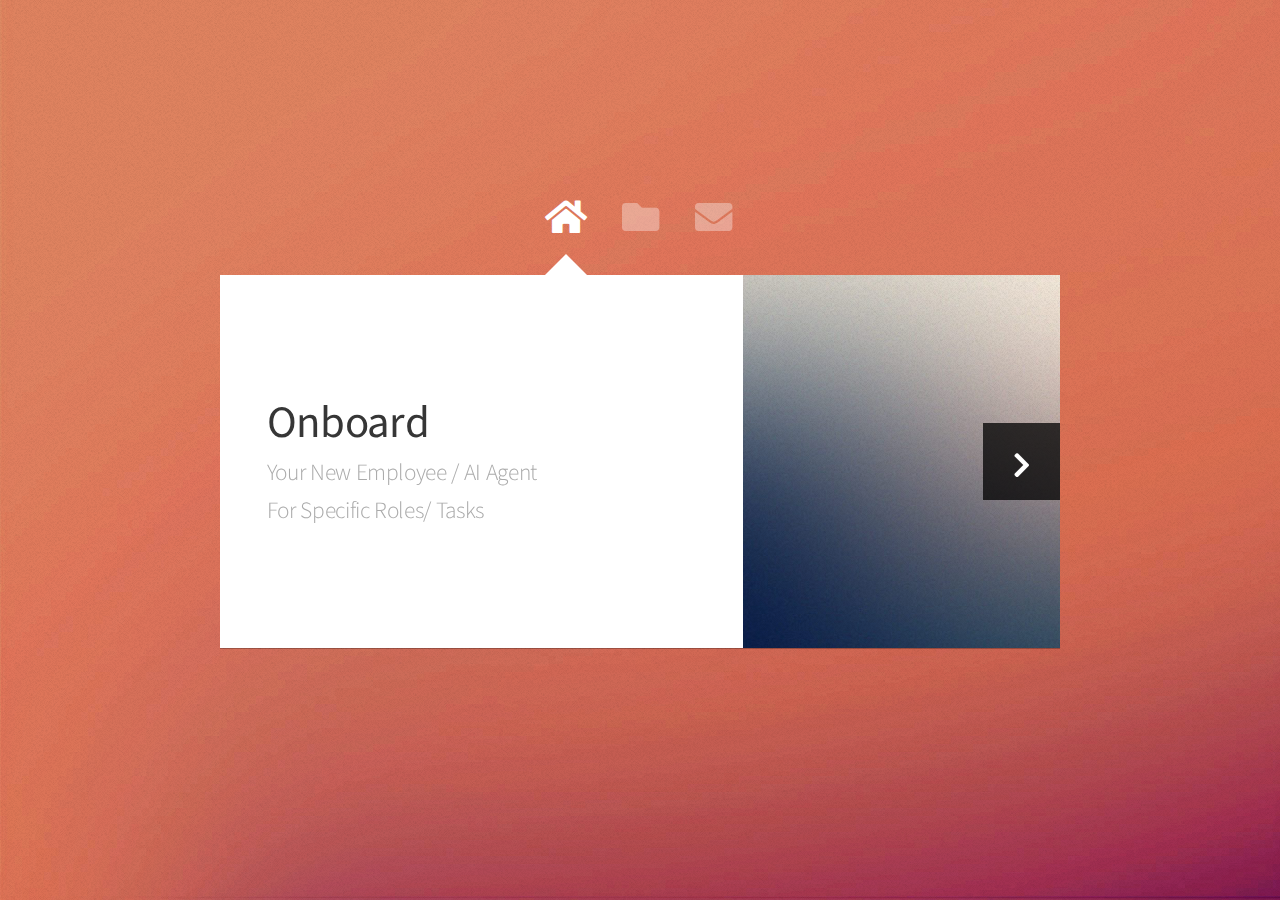
==== commit c6a66078: "udpdate" ====
--- a/index.html
+++ b/index.html
@@ -9,6 +9,10 @@
 	<noscript>
 		<link rel="stylesheet" href="assets/css/noscript.css" />
 	</noscript>
+	<link rel="apple-touch-icon" sizes="180x180" href="/apple-touch-icon.png">
+	<link rel="icon" type="image/png" sizes="32x32" href="/favicon-32x32.png">
+	<link rel="icon" type="image/png" sizes="16x16" href="/favicon-16x16.png">
+	<link rel="manifest" href="/site.webmanifest">
 </head>
 
 <body class="is-preload">
@@ -46,7 +50,7 @@
 					<h2>Explore Our AI Agents</h2>
 				</header>
 				<p>
-					Browse our collection of  virtual AI agents and discover the recipes behind their conversational
+					Browse our collection of virtual AI agents and discover the recipes behind their conversational
 					capabilities. Feel free to view and utilize these recipes to enhance your own projects. If you'd
 					like to contribute to our growing library of agents, you can also fork and add to our repository on
 					<a href="https://github.com/dragonjump/onboard">
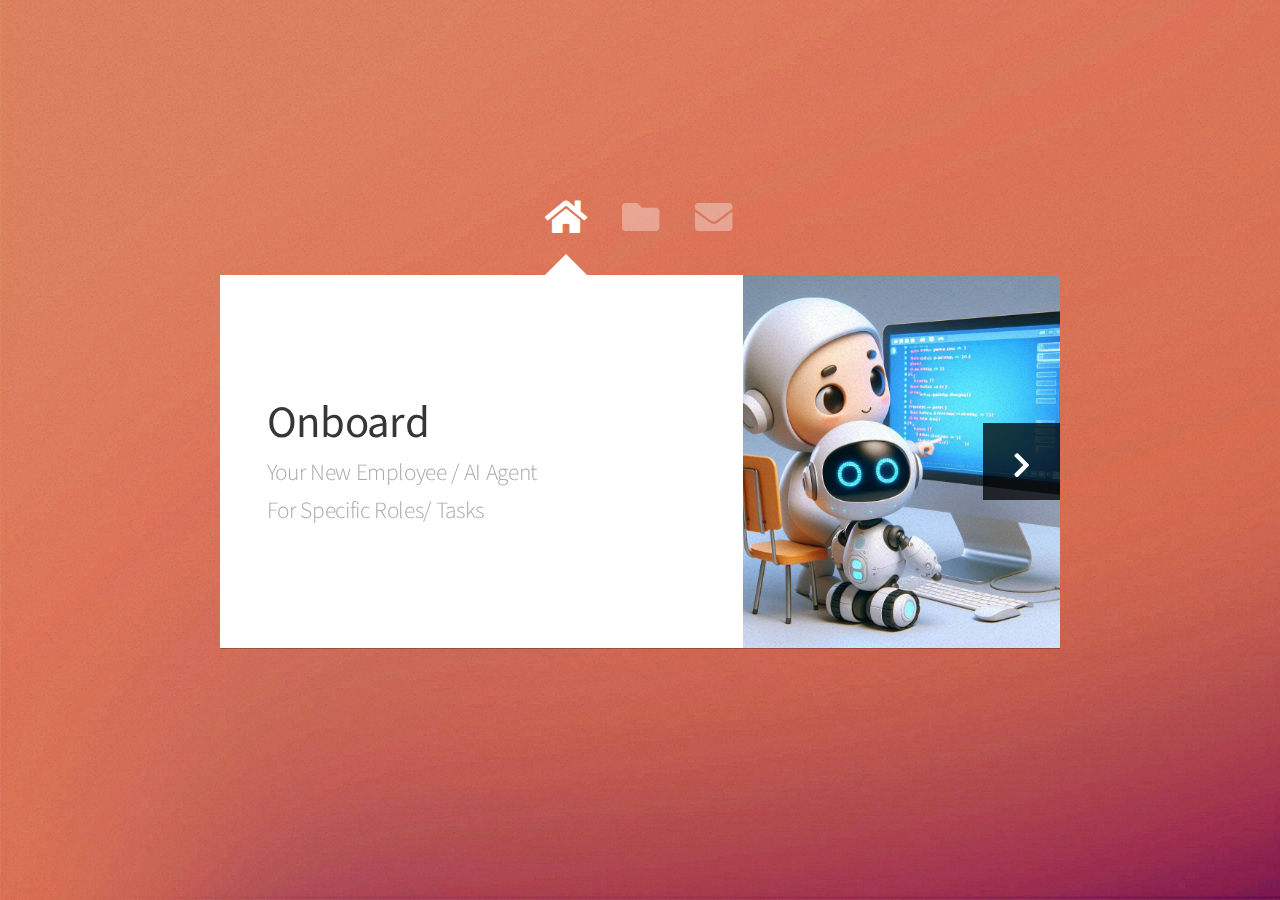
==== commit 87e7e914: "asd" ====
--- a/index.html
+++ b/index.html
@@ -40,7 +40,7 @@
 				</header>
 				<a href="#work" class="jumplink pic">
 					<span class="arrow icon solid fa-chevron-right"><span>See my work</span></span>
-					<img src="images/me.jpg" alt="" />
+					<img id="gallerySlider" src="images/me.jpg" alt="" />
 				</a>
 			</article>
 
@@ -60,41 +60,44 @@
 					<div class="row">
 						<div class="col-4 col-6-medium col-12-small">
 
-							<a href="#agent" data-agent-target="john-sales-manager" class="image fit"> John the sales
-								manager <br /><img src="images/pic01.webp" alt=""></a>
+							<a href="?agentName=john-sales-manager#agent" class="image fit"> John - Sales
+								Manager <br /><img src="images/pic01.jpg" alt=""></a>
 						</div>
 						<div class="col-4 col-6-medium col-12-small">
-							<a href="#" class="image fit"><img src="images/pic02.png" alt=""></a>
+							<a href="?agentName=sara-rpa-qa-lead#agent" class="image fit"> Sara - RPA QA Lead
+								<br /><img src="images/pic02.png" alt=""></a>
 						</div>
 						<div class="col-4 col-6-medium col-12-small">
-							<a href="#" class="image fit"><img src="images/pic03.jpg" alt=""></a>
+							<a href="?agentName=yao-software-engineer#agent" class="image fit">Yao Software Engineer
+								<br /><img src="images/pic03.jpg" alt=""></a>
 						</div>
 						<div class="col-4 col-6-medium col-12-small">
-							<a href="#" class="image fit"><img src="images/pic04.jpg" alt=""></a>
+							<a href="?agentName=jake-engneering-manager#agent"
+							 class="image fit">Jake Engineering Manager<br /><img src="images/pic04.jpg" alt=""></a>
 						</div>
 						<div class="col-4 col-6-medium col-12-small">
-							<a href="#" class="image fit"><img src="images/pic05.jpg" alt=""></a>
+							<br /><a href="#" class="image fit"><img src="images/pic05.jpg" alt=""></a>
 						</div>
 						<div class="col-4 col-6-medium col-12-small">
-							<a href="#" class="image fit"><img src="images/pic06.jpg" alt=""></a>
+							<br /><a href="#" class="image fit"><img src="images/pic06.jpg" alt=""></a>
 						</div>
 						<div class="col-4 col-6-medium col-12-small">
-							<a href="#" class="image fit"><img src="images/pic07.jpg" alt=""></a>
+							<br /><a href="#" class="image fit"><img src="images/pic07.jpg" alt=""></a>
 						</div>
 						<div class="col-4 col-6-medium col-12-small">
-							<a href="#" class="image fit"><img src="images/pic08.jpg" alt=""></a>
+							<br /><a href="#" class="image fit"><img src="images/pic08.jpg" alt=""></a>
 						</div>
 						<div class="col-4 col-6-medium col-12-small">
-							<a href="#" class="image fit"><img src="images/pic09.jpg" alt=""></a>
+							<br /><a href="#" class="image fit"><img src="images/pic09.jpg" alt=""></a>
 						</div>
 						<div class="col-4 col-6-medium col-12-small">
-							<a href="#" class="image fit"><img src="images/pic10.jpg" alt=""></a>
+							<br /><a href="#" class="image fit"><img src="images/pic10.jpg" alt=""></a>
 						</div>
 						<div class="col-4 col-6-medium col-12-small">
-							<a href="#" class="image fit"><img src="images/pic11.jpg" alt=""></a>
+							<br /><a href="#" class="image fit"><img src="images/pic11.jpg" alt=""></a>
 						</div>
 						<div class="col-4 col-6-medium col-12-small">
-							<a href="#" class="image fit"><img src="images/pic12.jpg" alt=""></a>
+							<br /><a href="#" class="image fit"><img src="images/pic12.jpg" alt=""></a>
 						</div>
 					</div>
 				</section>
@@ -130,7 +133,7 @@
 
 			<article id="agent" class="panel">
 				<header>
-					<h2>Agent</h2>
+					<h6>AI Agent</h6>
 				</header>
 				<div id="agentIframe"></div>
 
--- a/assets/css/main.css
+++ b/assets/css/main.css
@@ -1,50 +1,132 @@
 @import url("https://fonts.googleapis.com/css?family=Source+Sans+Pro:300,400,300italic,400italic");
 @import url("fontawesome-all.min.css");
 
-/*
-	Astral by HTML5 UP
-	html5up.net | @ajlkn
-	Free for personal and commercial use under the CCA 3.0 license (html5up.net/license)
-*/
-
-html, body, div, span, applet, object,
-iframe, h1, h2, h3, h4, h5, h6, p, blockquote,
-pre, a, abbr, acronym, address, big, cite,
-code, del, dfn, em, img, ins, kbd, q, s, samp,
-small, strike, strong, sub, sup, tt, var, b,
-u, i, center, dl, dt, dd, ol, ul, li, fieldset,
-form, label, legend, table, caption, tbody,
-tfoot, thead, tr, th, td, article, aside,
-canvas, details, embed, figure, figcaption,
-footer, header, hgroup, menu, nav, output, ruby,
-section, summary, time, mark, audio, video {
+ 
+
+html,
+body,
+div,
+span,
+applet,
+object,
+iframe,
+h1,
+h2,
+h3,
+h4,
+h5,
+h6,
+p,
+blockquote,
+pre,
+a,
+abbr,
+acronym,
+address,
+big,
+cite,
+code,
+del,
+dfn,
+em,
+img,
+ins,
+kbd,
+q,
+s,
+samp,
+small,
+strike,
+strong,
+sub,
+sup,
+tt,
+var,
+b,
+u,
+i,
+center,
+dl,
+dt,
+dd,
+ol,
+ul,
+li,
+fieldset,
+form,
+label,
+legend,
+table,
+caption,
+tbody,
+tfoot,
+thead,
+tr,
+th,
+td,
+article,
+aside,
+canvas,
+details,
+embed,
+figure,
+figcaption,
+footer,
+header,
+hgroup,
+menu,
+nav,
+output,
+ruby,
+section,
+summary,
+time,
+mark,
+audio,
+video {
 	margin: 0;
 	padding: 0;
 	border: 0;
 	font-size: 100%;
 	font: inherit;
-	vertical-align: baseline;}
-
-article, aside, details, figcaption, figure,
-footer, header, hgroup, menu, nav, section {
-	display: block;}
+	vertical-align: baseline;
+}
+
+article,
+aside,
+details,
+figcaption,
+figure,
+footer,
+header,
+hgroup,
+menu,
+nav,
+section {
+	display: block;
+}
 
 body {
 	line-height: 1;
 }
 
-ol, ul {
+ol,
+ul {
 	list-style: none;
 }
 
-blockquote, q {
+blockquote,
+q {
 	quotes: none;
 }
 
-	blockquote:before, blockquote:after, q:before, q:after {
-		content: '';
-		content: none;
-	}
+blockquote:before,
+blockquote:after,
+q:before,
+q:after {
+	content: '';
+	content: none;
+}
 
 table {
 	border-collapse: collapse;
@@ -65,7 +147,9 @@
 	padding: 0;
 }
 
-input, select, textarea {
+input,
+select,
+textarea {
 	-moz-appearance: none;
 	-webkit-appearance: none;
 	-ms-appearance: none;
@@ -73,6 +157,249 @@
 }
 
 /* Row */
+
+.row {
+	display: flex;
+	flex-wrap: wrap;
+	box-sizing: border-box;
+	align-items: stretch;
+}
+
+.row>* {
+	box-sizing: border-box;
+}
+
+.row.gtr-uniform>*> :last-child {
+	margin-bottom: 0;
+}
+
+.row.aln-left {
+	justify-content: flex-start;
+}
+
+.row.aln-center {
+	justify-content: center;
+}
+
+.row.aln-right {
+	justify-content: flex-end;
+}
+
+.row.aln-top {
+	align-items: flex-start;
+}
+
+.row.aln-middle {
+	align-items: center;
+}
+
+.row.aln-bottom {
+	align-items: flex-end;
+}
+
+.row>.imp {
+	order: -1;
+}
+
+.row>.col-1 {
+	width: 8.33333%;
+}
+
+.row>.off-1 {
+	margin-left: 8.33333%;
+}
+
+.row>.col-2 {
+	width: 16.66667%;
+}
+
+.row>.off-2 {
+	margin-left: 16.66667%;
+}
+
+.row>.col-3 {
+	width: 25%;
+}
+
+.row>.off-3 {
+	margin-left: 25%;
+}
+
+.row>.col-4 {
+	width: 33.33333%;
+}
+
+.row>.off-4 {
+	margin-left: 33.33333%;
+}
+
+.row>.col-5 {
+	width: 41.66667%;
+}
+
+.row>.off-5 {
+	margin-left: 41.66667%;
+}
+
+.row>.col-6 {
+	width: 50%;
+}
+
+.row>.off-6 {
+	margin-left: 50%;
+}
+
+.row>.col-7 {
+	width: 58.33333%;
+}
+
+.row>.off-7 {
+	margin-left: 58.33333%;
+}
+
+.row>.col-8 {
+	width: 66.66667%;
+}
+
+.row>.off-8 {
+	margin-left: 66.66667%;
+}
+
+.row>.col-9 {
+	width: 75%;
+}
+
+.row>.off-9 {
+	margin-left: 75%;
+}
+
+.row>.col-10 {
+	width: 83.33333%;
+}
+
+.row>.off-10 {
+	margin-left: 83.33333%;
+}
+
+.row>.col-11 {
+	width: 91.66667%;
+}
+
+.row>.off-11 {
+	margin-left: 91.66667%;
+}
+
+.row>.col-12 {
+	width: 100%;
+}
+
+.row>.off-12 {
+	margin-left: 100%;
+}
+
+.row.gtr-0 {
+	margin-top: 0em;
+	margin-left: 0em;
+}
+
+.row.gtr-0>* {
+	padding: 0em 0 0 0em;
+}
+
+.row.gtr-0.gtr-uniform {
+	margin-top: 0em;
+}
+
+.row.gtr-0.gtr-uniform>* {
+	padding-top: 0em;
+}
+
+.row.gtr-25 {
+	margin-top: -0.3125em;
+	margin-left: -0.3125em;
+}
+
+.row.gtr-25>* {
+	padding: 0.3125em 0 0 0.3125em;
+}
+
+.row.gtr-25.gtr-uniform {
+	margin-top: -0.3125em;
+}
+
+.row.gtr-25.gtr-uniform>* {
+	padding-top: 0.3125em;
+}
+
+.row.gtr-50 {
+	margin-top: -0.625em;
+	margin-left: -0.625em;
+}
+
+.row.gtr-50>* {
+	padding: 0.625em 0 0 0.625em;
+}
+
+.row.gtr-50.gtr-uniform {
+	margin-top: -0.625em;
+}
+
+.row.gtr-50.gtr-uniform>* {
+	padding-top: 0.625em;
+}
+
+.row {
+	margin-top: -1.25em;
+	margin-left: -1.25em;
+}
+
+.row>* {
+	padding: 1.25em 0 0 1.25em;
+}
+
+.row.gtr-uniform {
+	margin-top: -1.25em;
+}
+
+.row.gtr-uniform>* {
+	padding-top: 1.25em;
+}
+
+.row.gtr-150 {
+	margin-top: -1.875em;
+	margin-left: -1.875em;
+}
+
+.row.gtr-150>* {
+	padding: 1.875em 0 0 1.875em;
+}
+
+.row.gtr-150.gtr-uniform {
+	margin-top: -1.875em;
+}
+
+.row.gtr-150.gtr-uniform>* {
+	padding-top: 1.875em;
+}
+
+.row.gtr-200 {
+	margin-top: -2.5em;
+	margin-left: -2.5em;
+}
+
+.row.gtr-200>* {
+	padding: 2.5em 0 0 2.5em;
+}
+
+.row.gtr-200.gtr-uniform {
+	margin-top: -2.5em;
+}
+
+.row.gtr-200.gtr-uniform>* {
+	padding-top: 2.5em;
+}
+
+@media screen and (max-width: 1680px) {
 
 	.row {
 		display: flex;
@@ -81,2116 +408,1929 @@
 		align-items: stretch;
 	}
 
-		.row > * {
-			box-sizing: border-box;
-		}
-
-		.row.gtr-uniform > * > :last-child {
-			margin-bottom: 0;
-		}
-
-		.row.aln-left {
-			justify-content: flex-start;
-		}
-
-		.row.aln-center {
-			justify-content: center;
-		}
-
-		.row.aln-right {
-			justify-content: flex-end;
-		}
-
-		.row.aln-top {
-			align-items: flex-start;
-		}
-
-		.row.aln-middle {
-			align-items: center;
-		}
-
-		.row.aln-bottom {
-			align-items: flex-end;
-		}
-
-		.row > .imp {
-			order: -1;
-		}
-
-		.row > .col-1 {
-			width: 8.33333%;
-		}
-
-		.row > .off-1 {
-			margin-left: 8.33333%;
-		}
-
-		.row > .col-2 {
-			width: 16.66667%;
-		}
-
-		.row > .off-2 {
-			margin-left: 16.66667%;
-		}
-
-		.row > .col-3 {
-			width: 25%;
-		}
-
-		.row > .off-3 {
-			margin-left: 25%;
-		}
-
-		.row > .col-4 {
-			width: 33.33333%;
-		}
-
-		.row > .off-4 {
-			margin-left: 33.33333%;
-		}
-
-		.row > .col-5 {
-			width: 41.66667%;
-		}
-
-		.row > .off-5 {
-			margin-left: 41.66667%;
-		}
-
-		.row > .col-6 {
-			width: 50%;
-		}
-
-		.row > .off-6 {
-			margin-left: 50%;
-		}
-
-		.row > .col-7 {
-			width: 58.33333%;
-		}
-
-		.row > .off-7 {
-			margin-left: 58.33333%;
-		}
-
-		.row > .col-8 {
-			width: 66.66667%;
-		}
-
-		.row > .off-8 {
-			margin-left: 66.66667%;
-		}
-
-		.row > .col-9 {
-			width: 75%;
-		}
-
-		.row > .off-9 {
-			margin-left: 75%;
-		}
-
-		.row > .col-10 {
-			width: 83.33333%;
-		}
-
-		.row > .off-10 {
-			margin-left: 83.33333%;
-		}
-
-		.row > .col-11 {
-			width: 91.66667%;
-		}
-
-		.row > .off-11 {
-			margin-left: 91.66667%;
-		}
-
-		.row > .col-12 {
-			width: 100%;
-		}
-
-		.row > .off-12 {
-			margin-left: 100%;
-		}
-
-		.row.gtr-0 {
-			margin-top: 0em;
-			margin-left: 0em;
-		}
-
-			.row.gtr-0 > * {
-				padding: 0em 0 0 0em;
-			}
-
-			.row.gtr-0.gtr-uniform {
-				margin-top: 0em;
-			}
-
-				.row.gtr-0.gtr-uniform > * {
-					padding-top: 0em;
-				}
-
-		.row.gtr-25 {
-			margin-top: -0.3125em;
-			margin-left: -0.3125em;
-		}
-
-			.row.gtr-25 > * {
-				padding: 0.3125em 0 0 0.3125em;
-			}
-
-			.row.gtr-25.gtr-uniform {
-				margin-top: -0.3125em;
-			}
-
-				.row.gtr-25.gtr-uniform > * {
-					padding-top: 0.3125em;
-				}
-
-		.row.gtr-50 {
-			margin-top: -0.625em;
-			margin-left: -0.625em;
-		}
-
-			.row.gtr-50 > * {
-				padding: 0.625em 0 0 0.625em;
-			}
-
-			.row.gtr-50.gtr-uniform {
-				margin-top: -0.625em;
-			}
-
-				.row.gtr-50.gtr-uniform > * {
-					padding-top: 0.625em;
-				}
-
-		.row {
-			margin-top: -1.25em;
-			margin-left: -1.25em;
-		}
-
-			.row > * {
-				padding: 1.25em 0 0 1.25em;
-			}
-
-			.row.gtr-uniform {
-				margin-top: -1.25em;
-			}
-
-				.row.gtr-uniform > * {
-					padding-top: 1.25em;
-				}
-
-		.row.gtr-150 {
-			margin-top: -1.875em;
-			margin-left: -1.875em;
-		}
-
-			.row.gtr-150 > * {
-				padding: 1.875em 0 0 1.875em;
-			}
-
-			.row.gtr-150.gtr-uniform {
-				margin-top: -1.875em;
-			}
-
-				.row.gtr-150.gtr-uniform > * {
-					padding-top: 1.875em;
-				}
-
-		.row.gtr-200 {
-			margin-top: -2.5em;
-			margin-left: -2.5em;
-		}
-
-			.row.gtr-200 > * {
-				padding: 2.5em 0 0 2.5em;
-			}
-
-			.row.gtr-200.gtr-uniform {
-				margin-top: -2.5em;
-			}
-
-				.row.gtr-200.gtr-uniform > * {
-					padding-top: 2.5em;
-				}
-
-		@media screen and (max-width: 1680px) {
-
-			.row {
-				display: flex;
-				flex-wrap: wrap;
-				box-sizing: border-box;
-				align-items: stretch;
-			}
-
-				.row > * {
-					box-sizing: border-box;
-				}
-
-				.row.gtr-uniform > * > :last-child {
-					margin-bottom: 0;
-				}
-
-				.row.aln-left {
-					justify-content: flex-start;
-				}
-
-				.row.aln-center {
-					justify-content: center;
-				}
-
-				.row.aln-right {
-					justify-content: flex-end;
-				}
-
-				.row.aln-top {
-					align-items: flex-start;
-				}
-
-				.row.aln-middle {
-					align-items: center;
-				}
-
-				.row.aln-bottom {
-					align-items: flex-end;
-				}
-
-				.row > .imp-xlarge {
-					order: -1;
-				}
-
-				.row > .col-1-xlarge {
-					width: 8.33333%;
-				}
-
-				.row > .off-1-xlarge {
-					margin-left: 8.33333%;
-				}
-
-				.row > .col-2-xlarge {
-					width: 16.66667%;
-				}
-
-				.row > .off-2-xlarge {
-					margin-left: 16.66667%;
-				}
-
-				.row > .col-3-xlarge {
-					width: 25%;
-				}
-
-				.row > .off-3-xlarge {
-					margin-left: 25%;
-				}
-
-				.row > .col-4-xlarge {
-					width: 33.33333%;
-				}
-
-				.row > .off-4-xlarge {
-					margin-left: 33.33333%;
-				}
-
-				.row > .col-5-xlarge {
-					width: 41.66667%;
-				}
-
-				.row > .off-5-xlarge {
-					margin-left: 41.66667%;
-				}
-
-				.row > .col-6-xlarge {
-					width: 50%;
-				}
-
-				.row > .off-6-xlarge {
-					margin-left: 50%;
-				}
-
-				.row > .col-7-xlarge {
-					width: 58.33333%;
-				}
-
-				.row > .off-7-xlarge {
-					margin-left: 58.33333%;
-				}
-
-				.row > .col-8-xlarge {
-					width: 66.66667%;
-				}
-
-				.row > .off-8-xlarge {
-					margin-left: 66.66667%;
-				}
-
-				.row > .col-9-xlarge {
-					width: 75%;
-				}
-
-				.row > .off-9-xlarge {
-					margin-left: 75%;
-				}
-
-				.row > .col-10-xlarge {
-					width: 83.33333%;
-				}
-
-				.row > .off-10-xlarge {
-					margin-left: 83.33333%;
-				}
-
-				.row > .col-11-xlarge {
-					width: 91.66667%;
-				}
-
-				.row > .off-11-xlarge {
-					margin-left: 91.66667%;
-				}
-
-				.row > .col-12-xlarge {
-					width: 100%;
-				}
-
-				.row > .off-12-xlarge {
-					margin-left: 100%;
-				}
-
-				.row.gtr-0 {
-					margin-top: 0em;
-					margin-left: 0em;
-				}
-
-					.row.gtr-0 > * {
-						padding: 0em 0 0 0em;
-					}
-
-					.row.gtr-0.gtr-uniform {
-						margin-top: 0em;
-					}
-
-						.row.gtr-0.gtr-uniform > * {
-							padding-top: 0em;
-						}
-
-				.row.gtr-25 {
-					margin-top: -0.3125em;
-					margin-left: -0.3125em;
-				}
-
-					.row.gtr-25 > * {
-						padding: 0.3125em 0 0 0.3125em;
-					}
-
-					.row.gtr-25.gtr-uniform {
-						margin-top: -0.3125em;
-					}
-
-						.row.gtr-25.gtr-uniform > * {
-							padding-top: 0.3125em;
-						}
-
-				.row.gtr-50 {
-					margin-top: -0.625em;
-					margin-left: -0.625em;
-				}
-
-					.row.gtr-50 > * {
-						padding: 0.625em 0 0 0.625em;
-					}
-
-					.row.gtr-50.gtr-uniform {
-						margin-top: -0.625em;
-					}
-
-						.row.gtr-50.gtr-uniform > * {
-							padding-top: 0.625em;
-						}
-
-				.row {
-					margin-top: -1.25em;
-					margin-left: -1.25em;
-				}
-
-					.row > * {
-						padding: 1.25em 0 0 1.25em;
-					}
-
-					.row.gtr-uniform {
-						margin-top: -1.25em;
-					}
-
-						.row.gtr-uniform > * {
-							padding-top: 1.25em;
-						}
-
-				.row.gtr-150 {
-					margin-top: -1.875em;
-					margin-left: -1.875em;
-				}
-
-					.row.gtr-150 > * {
-						padding: 1.875em 0 0 1.875em;
-					}
-
-					.row.gtr-150.gtr-uniform {
-						margin-top: -1.875em;
-					}
-
-						.row.gtr-150.gtr-uniform > * {
-							padding-top: 1.875em;
-						}
-
-				.row.gtr-200 {
-					margin-top: -2.5em;
-					margin-left: -2.5em;
-				}
-
-					.row.gtr-200 > * {
-						padding: 2.5em 0 0 2.5em;
-					}
-
-					.row.gtr-200.gtr-uniform {
-						margin-top: -2.5em;
-					}
-
-						.row.gtr-200.gtr-uniform > * {
-							padding-top: 2.5em;
-						}
-
-		}
-
-		@media screen and (max-width: 1280px) {
-
-			.row {
-				display: flex;
-				flex-wrap: wrap;
-				box-sizing: border-box;
-				align-items: stretch;
-			}
-
-				.row > * {
-					box-sizing: border-box;
-				}
-
-				.row.gtr-uniform > * > :last-child {
-					margin-bottom: 0;
-				}
-
-				.row.aln-left {
-					justify-content: flex-start;
-				}
-
-				.row.aln-center {
-					justify-content: center;
-				}
-
-				.row.aln-right {
-					justify-content: flex-end;
-				}
-
-				.row.aln-top {
-					align-items: flex-start;
-				}
-
-				.row.aln-middle {
-					align-items: center;
-				}
-
-				.row.aln-bottom {
-					align-items: flex-end;
-				}
-
-				.row > .imp-large {
-					order: -1;
-				}
-
-				.row > .col-1-large {
-					width: 8.33333%;
-				}
-
-				.row > .off-1-large {
-					margin-left: 8.33333%;
-				}
-
-				.row > .col-2-large {
-					width: 16.66667%;
-				}
-
-				.row > .off-2-large {
-					margin-left: 16.66667%;
-				}
-
-				.row > .col-3-large {
-					width: 25%;
-				}
-
-				.row > .off-3-large {
-					margin-left: 25%;
-				}
-
-				.row > .col-4-large {
-					width: 33.33333%;
-				}
-
-				.row > .off-4-large {
-					margin-left: 33.33333%;
-				}
-
-				.row > .col-5-large {
-					width: 41.66667%;
-				}
-
-				.row > .off-5-large {
-					margin-left: 41.66667%;
-				}
-
-				.row > .col-6-large {
-					width: 50%;
-				}
-
-				.row > .off-6-large {
-					margin-left: 50%;
-				}
-
-				.row > .col-7-large {
-					width: 58.33333%;
-				}
-
-				.row > .off-7-large {
-					margin-left: 58.33333%;
-				}
-
-				.row > .col-8-large {
-					width: 66.66667%;
-				}
-
-				.row > .off-8-large {
-					margin-left: 66.66667%;
-				}
-
-				.row > .col-9-large {
-					width: 75%;
-				}
-
-				.row > .off-9-large {
-					margin-left: 75%;
-				}
-
-				.row > .col-10-large {
-					width: 83.33333%;
-				}
-
-				.row > .off-10-large {
-					margin-left: 83.33333%;
-				}
-
-				.row > .col-11-large {
-					width: 91.66667%;
-				}
-
-				.row > .off-11-large {
-					margin-left: 91.66667%;
-				}
-
-				.row > .col-12-large {
-					width: 100%;
-				}
-
-				.row > .off-12-large {
-					margin-left: 100%;
-				}
-
-				.row.gtr-0 {
-					margin-top: 0em;
-					margin-left: 0em;
-				}
-
-					.row.gtr-0 > * {
-						padding: 0em 0 0 0em;
-					}
-
-					.row.gtr-0.gtr-uniform {
-						margin-top: 0em;
-					}
-
-						.row.gtr-0.gtr-uniform > * {
-							padding-top: 0em;
-						}
-
-				.row.gtr-25 {
-					margin-top: -0.3125em;
-					margin-left: -0.3125em;
-				}
-
-					.row.gtr-25 > * {
-						padding: 0.3125em 0 0 0.3125em;
-					}
-
-					.row.gtr-25.gtr-uniform {
-						margin-top: -0.3125em;
-					}
-
-						.row.gtr-25.gtr-uniform > * {
-							padding-top: 0.3125em;
-						}
-
-				.row.gtr-50 {
-					margin-top: -0.625em;
-					margin-left: -0.625em;
-				}
-
-					.row.gtr-50 > * {
-						padding: 0.625em 0 0 0.625em;
-					}
-
-					.row.gtr-50.gtr-uniform {
-						margin-top: -0.625em;
-					}
-
-						.row.gtr-50.gtr-uniform > * {
-							padding-top: 0.625em;
-						}
-
-				.row {
-					margin-top: -1.25em;
-					margin-left: -1.25em;
-				}
-
-					.row > * {
-						padding: 1.25em 0 0 1.25em;
-					}
-
-					.row.gtr-uniform {
-						margin-top: -1.25em;
-					}
-
-						.row.gtr-uniform > * {
-							padding-top: 1.25em;
-						}
-
-				.row.gtr-150 {
-					margin-top: -1.875em;
-					margin-left: -1.875em;
-				}
-
-					.row.gtr-150 > * {
-						padding: 1.875em 0 0 1.875em;
-					}
-
-					.row.gtr-150.gtr-uniform {
-						margin-top: -1.875em;
-					}
-
-						.row.gtr-150.gtr-uniform > * {
-							padding-top: 1.875em;
-						}
-
-				.row.gtr-200 {
-					margin-top: -2.5em;
-					margin-left: -2.5em;
-				}
-
-					.row.gtr-200 > * {
-						padding: 2.5em 0 0 2.5em;
-					}
-
-					.row.gtr-200.gtr-uniform {
-						margin-top: -2.5em;
-					}
-
-						.row.gtr-200.gtr-uniform > * {
-							padding-top: 2.5em;
-						}
-
-		}
-
-		@media screen and (max-width: 980px) {
-
-			.row {
-				display: flex;
-				flex-wrap: wrap;
-				box-sizing: border-box;
-				align-items: stretch;
-			}
-
-				.row > * {
-					box-sizing: border-box;
-				}
-
-				.row.gtr-uniform > * > :last-child {
-					margin-bottom: 0;
-				}
-
-				.row.aln-left {
-					justify-content: flex-start;
-				}
-
-				.row.aln-center {
-					justify-content: center;
-				}
-
-				.row.aln-right {
-					justify-content: flex-end;
-				}
-
-				.row.aln-top {
-					align-items: flex-start;
-				}
-
-				.row.aln-middle {
-					align-items: center;
-				}
-
-				.row.aln-bottom {
-					align-items: flex-end;
-				}
-
-				.row > .imp-medium {
-					order: -1;
-				}
-
-				.row > .col-1-medium {
-					width: 8.33333%;
-				}
-
-				.row > .off-1-medium {
-					margin-left: 8.33333%;
-				}
-
-				.row > .col-2-medium {
-					width: 16.66667%;
-				}
-
-				.row > .off-2-medium {
-					margin-left: 16.66667%;
-				}
-
-				.row > .col-3-medium {
-					width: 25%;
-				}
-
-				.row > .off-3-medium {
-					margin-left: 25%;
-				}
-
-				.row > .col-4-medium {
-					width: 33.33333%;
-				}
-
-				.row > .off-4-medium {
-					margin-left: 33.33333%;
-				}
-
-				.row > .col-5-medium {
-					width: 41.66667%;
-				}
-
-				.row > .off-5-medium {
-					margin-left: 41.66667%;
-				}
-
-				.row > .col-6-medium {
-					width: 50%;
-				}
-
-				.row > .off-6-medium {
-					margin-left: 50%;
-				}
-
-				.row > .col-7-medium {
-					width: 58.33333%;
-				}
-
-				.row > .off-7-medium {
-					margin-left: 58.33333%;
-				}
-
-				.row > .col-8-medium {
-					width: 66.66667%;
-				}
-
-				.row > .off-8-medium {
-					margin-left: 66.66667%;
-				}
-
-				.row > .col-9-medium {
-					width: 75%;
-				}
-
-				.row > .off-9-medium {
-					margin-left: 75%;
-				}
-
-				.row > .col-10-medium {
-					width: 83.33333%;
-				}
-
-				.row > .off-10-medium {
-					margin-left: 83.33333%;
-				}
-
-				.row > .col-11-medium {
-					width: 91.66667%;
-				}
-
-				.row > .off-11-medium {
-					margin-left: 91.66667%;
-				}
-
-				.row > .col-12-medium {
-					width: 100%;
-				}
-
-				.row > .off-12-medium {
-					margin-left: 100%;
-				}
-
-				.row.gtr-0 {
-					margin-top: 0em;
-					margin-left: 0em;
-				}
-
-					.row.gtr-0 > * {
-						padding: 0em 0 0 0em;
-					}
-
-					.row.gtr-0.gtr-uniform {
-						margin-top: 0em;
-					}
-
-						.row.gtr-0.gtr-uniform > * {
-							padding-top: 0em;
-						}
-
-				.row.gtr-25 {
-					margin-top: -0.3125em;
-					margin-left: -0.3125em;
-				}
-
-					.row.gtr-25 > * {
-						padding: 0.3125em 0 0 0.3125em;
-					}
-
-					.row.gtr-25.gtr-uniform {
-						margin-top: -0.3125em;
-					}
-
-						.row.gtr-25.gtr-uniform > * {
-							padding-top: 0.3125em;
-						}
-
-				.row.gtr-50 {
-					margin-top: -0.625em;
-					margin-left: -0.625em;
-				}
-
-					.row.gtr-50 > * {
-						padding: 0.625em 0 0 0.625em;
-					}
-
-					.row.gtr-50.gtr-uniform {
-						margin-top: -0.625em;
-					}
-
-						.row.gtr-50.gtr-uniform > * {
-							padding-top: 0.625em;
-						}
-
-				.row {
-					margin-top: -1.25em;
-					margin-left: -1.25em;
-				}
-
-					.row > * {
-						padding: 1.25em 0 0 1.25em;
-					}
-
-					.row.gtr-uniform {
-						margin-top: -1.25em;
-					}
-
-						.row.gtr-uniform > * {
-							padding-top: 1.25em;
-						}
-
-				.row.gtr-150 {
-					margin-top: -1.875em;
-					margin-left: -1.875em;
-				}
-
-					.row.gtr-150 > * {
-						padding: 1.875em 0 0 1.875em;
-					}
-
-					.row.gtr-150.gtr-uniform {
-						margin-top: -1.875em;
-					}
-
-						.row.gtr-150.gtr-uniform > * {
-							padding-top: 1.875em;
-						}
-
-				.row.gtr-200 {
-					margin-top: -2.5em;
-					margin-left: -2.5em;
-				}
-
-					.row.gtr-200 > * {
-						padding: 2.5em 0 0 2.5em;
-					}
-
-					.row.gtr-200.gtr-uniform {
-						margin-top: -2.5em;
-					}
-
-						.row.gtr-200.gtr-uniform > * {
-							padding-top: 2.5em;
-						}
-
-		}
-
-		@media screen and (max-width: 736px) {
-
-			.row {
-				display: flex;
-				flex-wrap: wrap;
-				box-sizing: border-box;
-				align-items: stretch;
-			}
-
-				.row > * {
-					box-sizing: border-box;
-				}
-
-				.row.gtr-uniform > * > :last-child {
-					margin-bottom: 0;
-				}
-
-				.row.aln-left {
-					justify-content: flex-start;
-				}
-
-				.row.aln-center {
-					justify-content: center;
-				}
-
-				.row.aln-right {
-					justify-content: flex-end;
-				}
-
-				.row.aln-top {
-					align-items: flex-start;
-				}
-
-				.row.aln-middle {
-					align-items: center;
-				}
-
-				.row.aln-bottom {
-					align-items: flex-end;
-				}
-
-				.row > .imp-small {
-					order: -1;
-				}
-
-				.row > .col-1-small {
-					width: 8.33333%;
-				}
-
-				.row > .off-1-small {
-					margin-left: 8.33333%;
-				}
-
-				.row > .col-2-small {
-					width: 16.66667%;
-				}
-
-				.row > .off-2-small {
-					margin-left: 16.66667%;
-				}
-
-				.row > .col-3-small {
-					width: 25%;
-				}
-
-				.row > .off-3-small {
-					margin-left: 25%;
-				}
-
-				.row > .col-4-small {
-					width: 33.33333%;
-				}
-
-				.row > .off-4-small {
-					margin-left: 33.33333%;
-				}
-
-				.row > .col-5-small {
-					width: 41.66667%;
-				}
-
-				.row > .off-5-small {
-					margin-left: 41.66667%;
-				}
-
-				.row > .col-6-small {
-					width: 50%;
-				}
-
-				.row > .off-6-small {
-					margin-left: 50%;
-				}
-
-				.row > .col-7-small {
-					width: 58.33333%;
-				}
-
-				.row > .off-7-small {
-					margin-left: 58.33333%;
-				}
-
-				.row > .col-8-small {
-					width: 66.66667%;
-				}
-
-				.row > .off-8-small {
-					margin-left: 66.66667%;
-				}
-
-				.row > .col-9-small {
-					width: 75%;
-				}
-
-				.row > .off-9-small {
-					margin-left: 75%;
-				}
-
-				.row > .col-10-small {
-					width: 83.33333%;
-				}
-
-				.row > .off-10-small {
-					margin-left: 83.33333%;
-				}
-
-				.row > .col-11-small {
-					width: 91.66667%;
-				}
-
-				.row > .off-11-small {
-					margin-left: 91.66667%;
-				}
-
-				.row > .col-12-small {
-					width: 100%;
-				}
-
-				.row > .off-12-small {
-					margin-left: 100%;
-				}
-
-				.row.gtr-0 {
-					margin-top: 0em;
-					margin-left: 0em;
-				}
-
-					.row.gtr-0 > * {
-						padding: 0em 0 0 0em;
-					}
-
-					.row.gtr-0.gtr-uniform {
-						margin-top: 0em;
-					}
-
-						.row.gtr-0.gtr-uniform > * {
-							padding-top: 0em;
-						}
-
-				.row.gtr-25 {
-					margin-top: -0.3125em;
-					margin-left: -0.3125em;
-				}
-
-					.row.gtr-25 > * {
-						padding: 0.3125em 0 0 0.3125em;
-					}
-
-					.row.gtr-25.gtr-uniform {
-						margin-top: -0.3125em;
-					}
-
-						.row.gtr-25.gtr-uniform > * {
-							padding-top: 0.3125em;
-						}
-
-				.row.gtr-50 {
-					margin-top: -0.625em;
-					margin-left: -0.625em;
-				}
-
-					.row.gtr-50 > * {
-						padding: 0.625em 0 0 0.625em;
-					}
-
-					.row.gtr-50.gtr-uniform {
-						margin-top: -0.625em;
-					}
-
-						.row.gtr-50.gtr-uniform > * {
-							padding-top: 0.625em;
-						}
-
-				.row {
-					margin-top: -1.25em;
-					margin-left: -1.25em;
-				}
-
-					.row > * {
-						padding: 1.25em 0 0 1.25em;
-					}
-
-					.row.gtr-uniform {
-						margin-top: -1.25em;
-					}
-
-						.row.gtr-uniform > * {
-							padding-top: 1.25em;
-						}
-
-				.row.gtr-150 {
-					margin-top: -1.875em;
-					margin-left: -1.875em;
-				}
-
-					.row.gtr-150 > * {
-						padding: 1.875em 0 0 1.875em;
-					}
-
-					.row.gtr-150.gtr-uniform {
-						margin-top: -1.875em;
-					}
-
-						.row.gtr-150.gtr-uniform > * {
-							padding-top: 1.875em;
-						}
-
-				.row.gtr-200 {
-					margin-top: -2.5em;
-					margin-left: -2.5em;
-				}
-
-					.row.gtr-200 > * {
-						padding: 2.5em 0 0 2.5em;
-					}
-
-					.row.gtr-200.gtr-uniform {
-						margin-top: -2.5em;
-					}
-
-						.row.gtr-200.gtr-uniform > * {
-							padding-top: 2.5em;
-						}
-
-		}
+	.row>* {
+		box-sizing: border-box;
+	}
+
+	.row.gtr-uniform>*> :last-child {
+		margin-bottom: 0;
+	}
+
+	.row.aln-left {
+		justify-content: flex-start;
+	}
+
+	.row.aln-center {
+		justify-content: center;
+	}
+
+	.row.aln-right {
+		justify-content: flex-end;
+	}
+
+	.row.aln-top {
+		align-items: flex-start;
+	}
+
+	.row.aln-middle {
+		align-items: center;
+	}
+
+	.row.aln-bottom {
+		align-items: flex-end;
+	}
+
+	.row>.imp-xlarge {
+		order: -1;
+	}
+
+	.row>.col-1-xlarge {
+		width: 8.33333%;
+	}
+
+	.row>.off-1-xlarge {
+		margin-left: 8.33333%;
+	}
+
+	.row>.col-2-xlarge {
+		width: 16.66667%;
+	}
+
+	.row>.off-2-xlarge {
+		margin-left: 16.66667%;
+	}
+
+	.row>.col-3-xlarge {
+		width: 25%;
+	}
+
+	.row>.off-3-xlarge {
+		margin-left: 25%;
+	}
+
+	.row>.col-4-xlarge {
+		width: 33.33333%;
+	}
+
+	.row>.off-4-xlarge {
+		margin-left: 33.33333%;
+	}
+
+	.row>.col-5-xlarge {
+		width: 41.66667%;
+	}
+
+	.row>.off-5-xlarge {
+		margin-left: 41.66667%;
+	}
+
+	.row>.col-6-xlarge {
+		width: 50%;
+	}
+
+	.row>.off-6-xlarge {
+		margin-left: 50%;
+	}
+
+	.row>.col-7-xlarge {
+		width: 58.33333%;
+	}
+
+	.row>.off-7-xlarge {
+		margin-left: 58.33333%;
+	}
+
+	.row>.col-8-xlarge {
+		width: 66.66667%;
+	}
+
+	.row>.off-8-xlarge {
+		margin-left: 66.66667%;
+	}
+
+	.row>.col-9-xlarge {
+		width: 75%;
+	}
+
+	.row>.off-9-xlarge {
+		margin-left: 75%;
+	}
+
+	.row>.col-10-xlarge {
+		width: 83.33333%;
+	}
+
+	.row>.off-10-xlarge {
+		margin-left: 83.33333%;
+	}
+
+	.row>.col-11-xlarge {
+		width: 91.66667%;
+	}
+
+	.row>.off-11-xlarge {
+		margin-left: 91.66667%;
+	}
+
+	.row>.col-12-xlarge {
+		width: 100%;
+	}
+
+	.row>.off-12-xlarge {
+		margin-left: 100%;
+	}
+
+	.row.gtr-0 {
+		margin-top: 0em;
+		margin-left: 0em;
+	}
+
+	.row.gtr-0>* {
+		padding: 0em 0 0 0em;
+	}
+
+	.row.gtr-0.gtr-uniform {
+		margin-top: 0em;
+	}
+
+	.row.gtr-0.gtr-uniform>* {
+		padding-top: 0em;
+	}
+
+	.row.gtr-25 {
+		margin-top: -0.3125em;
+		margin-left: -0.3125em;
+	}
+
+	.row.gtr-25>* {
+		padding: 0.3125em 0 0 0.3125em;
+	}
+
+	.row.gtr-25.gtr-uniform {
+		margin-top: -0.3125em;
+	}
+
+	.row.gtr-25.gtr-uniform>* {
+		padding-top: 0.3125em;
+	}
+
+	.row.gtr-50 {
+		margin-top: -0.625em;
+		margin-left: -0.625em;
+	}
+
+	.row.gtr-50>* {
+		padding: 0.625em 0 0 0.625em;
+	}
+
+	.row.gtr-50.gtr-uniform {
+		margin-top: -0.625em;
+	}
+
+	.row.gtr-50.gtr-uniform>* {
+		padding-top: 0.625em;
+	}
+
+	.row {
+		margin-top: -1.25em;
+		margin-left: -1.25em;
+	}
+
+	.row>* {
+		padding: 1.25em 0 0 1.25em;
+	}
+
+	.row.gtr-uniform {
+		margin-top: -1.25em;
+	}
+
+	.row.gtr-uniform>* {
+		padding-top: 1.25em;
+	}
+
+	.row.gtr-150 {
+		margin-top: -1.875em;
+		margin-left: -1.875em;
+	}
+
+	.row.gtr-150>* {
+		padding: 1.875em 0 0 1.875em;
+	}
+
+	.row.gtr-150.gtr-uniform {
+		margin-top: -1.875em;
+	}
+
+	.row.gtr-150.gtr-uniform>* {
+		padding-top: 1.875em;
+	}
+
+	.row.gtr-200 {
+		margin-top: -2.5em;
+		margin-left: -2.5em;
+	}
+
+	.row.gtr-200>* {
+		padding: 2.5em 0 0 2.5em;
+	}
+
+	.row.gtr-200.gtr-uniform {
+		margin-top: -2.5em;
+	}
+
+	.row.gtr-200.gtr-uniform>* {
+		padding-top: 2.5em;
+	}
+
+}
+
+@media screen and (max-width: 1280px) {
+
+	.row {
+		display: flex;
+		flex-wrap: wrap;
+		box-sizing: border-box;
+		align-items: stretch;
+	}
+
+	.row>* {
+		box-sizing: border-box;
+	}
+
+	.row.gtr-uniform>*> :last-child {
+		margin-bottom: 0;
+	}
+
+	.row.aln-left {
+		justify-content: flex-start;
+	}
+
+	.row.aln-center {
+		justify-content: center;
+	}
+
+	.row.aln-right {
+		justify-content: flex-end;
+	}
+
+	.row.aln-top {
+		align-items: flex-start;
+	}
+
+	.row.aln-middle {
+		align-items: center;
+	}
+
+	.row.aln-bottom {
+		align-items: flex-end;
+	}
+
+	.row>.imp-large {
+		order: -1;
+	}
+
+	.row>.col-1-large {
+		width: 8.33333%;
+	}
+
+	.row>.off-1-large {
+		margin-left: 8.33333%;
+	}
+
+	.row>.col-2-large {
+		width: 16.66667%;
+	}
+
+	.row>.off-2-large {
+		margin-left: 16.66667%;
+	}
+
+	.row>.col-3-large {
+		width: 25%;
+	}
+
+	.row>.off-3-large {
+		margin-left: 25%;
+	}
+
+	.row>.col-4-large {
+		width: 33.33333%;
+	}
+
+	.row>.off-4-large {
+		margin-left: 33.33333%;
+	}
+
+	.row>.col-5-large {
+		width: 41.66667%;
+	}
+
+	.row>.off-5-large {
+		margin-left: 41.66667%;
+	}
+
+	.row>.col-6-large {
+		width: 50%;
+	}
+
+	.row>.off-6-large {
+		margin-left: 50%;
+	}
+
+	.row>.col-7-large {
+		width: 58.33333%;
+	}
+
+	.row>.off-7-large {
+		margin-left: 58.33333%;
+	}
+
+	.row>.col-8-large {
+		width: 66.66667%;
+	}
+
+	.row>.off-8-large {
+		margin-left: 66.66667%;
+	}
+
+	.row>.col-9-large {
+		width: 75%;
+	}
+
+	.row>.off-9-large {
+		margin-left: 75%;
+	}
+
+	.row>.col-10-large {
+		width: 83.33333%;
+	}
+
+	.row>.off-10-large {
+		margin-left: 83.33333%;
+	}
+
+	.row>.col-11-large {
+		width: 91.66667%;
+	}
+
+	.row>.off-11-large {
+		margin-left: 91.66667%;
+	}
+
+	.row>.col-12-large {
+		width: 100%;
+	}
+
+	.row>.off-12-large {
+		margin-left: 100%;
+	}
+
+	.row.gtr-0 {
+		margin-top: 0em;
+		margin-left: 0em;
+	}
+
+	.row.gtr-0>* {
+		padding: 0em 0 0 0em;
+	}
+
+	.row.gtr-0.gtr-uniform {
+		margin-top: 0em;
+	}
+
+	.row.gtr-0.gtr-uniform>* {
+		padding-top: 0em;
+	}
+
+	.row.gtr-25 {
+		margin-top: -0.3125em;
+		margin-left: -0.3125em;
+	}
+
+	.row.gtr-25>* {
+		padding: 0.3125em 0 0 0.3125em;
+	}
+
+	.row.gtr-25.gtr-uniform {
+		margin-top: -0.3125em;
+	}
+
+	.row.gtr-25.gtr-uniform>* {
+		padding-top: 0.3125em;
+	}
+
+	.row.gtr-50 {
+		margin-top: -0.625em;
+		margin-left: -0.625em;
+	}
+
+	.row.gtr-50>* {
+		padding: 0.625em 0 0 0.625em;
+	}
+
+	.row.gtr-50.gtr-uniform {
+		margin-top: -0.625em;
+	}
+
+	.row.gtr-50.gtr-uniform>* {
+		padding-top: 0.625em;
+	}
+
+	.row {
+		margin-top: -1.25em;
+		margin-left: -1.25em;
+	}
+
+	.row>* {
+		padding: 1.25em 0 0 1.25em;
+	}
+
+	.row.gtr-uniform {
+		margin-top: -1.25em;
+	}
+
+	.row.gtr-uniform>* {
+		padding-top: 1.25em;
+	}
+
+	.row.gtr-150 {
+		margin-top: -1.875em;
+		margin-left: -1.875em;
+	}
+
+	.row.gtr-150>* {
+		padding: 1.875em 0 0 1.875em;
+	}
+
+	.row.gtr-150.gtr-uniform {
+		margin-top: -1.875em;
+	}
+
+	.row.gtr-150.gtr-uniform>* {
+		padding-top: 1.875em;
+	}
+
+	.row.gtr-200 {
+		margin-top: -2.5em;
+		margin-left: -2.5em;
+	}
+
+	.row.gtr-200>* {
+		padding: 2.5em 0 0 2.5em;
+	}
+
+	.row.gtr-200.gtr-uniform {
+		margin-top: -2.5em;
+	}
+
+	.row.gtr-200.gtr-uniform>* {
+		padding-top: 2.5em;
+	}
+
+}
+
+@media screen and (max-width: 980px) {
+
+	.row {
+		display: flex;
+		flex-wrap: wrap;
+		box-sizing: border-box;
+		align-items: stretch;
+	}
+
+	.row>* {
+		box-sizing: border-box;
+	}
+
+	.row.gtr-uniform>*> :last-child {
+		margin-bottom: 0;
+	}
+
+	.row.aln-left {
+		justify-content: flex-start;
+	}
+
+	.row.aln-center {
+		justify-content: center;
+	}
+
+	.row.aln-right {
+		justify-content: flex-end;
+	}
+
+	.row.aln-top {
+		align-items: flex-start;
+	}
+
+	.row.aln-middle {
+		align-items: center;
+	}
+
+	.row.aln-bottom {
+		align-items: flex-end;
+	}
+
+	.row>.imp-medium {
+		order: -1;
+	}
+
+	.row>.col-1-medium {
+		width: 8.33333%;
+	}
+
+	.row>.off-1-medium {
+		margin-left: 8.33333%;
+	}
+
+	.row>.col-2-medium {
+		width: 16.66667%;
+	}
+
+	.row>.off-2-medium {
+		margin-left: 16.66667%;
+	}
+
+	.row>.col-3-medium {
+		width: 25%;
+	}
+
+	.row>.off-3-medium {
+		margin-left: 25%;
+	}
+
+	.row>.col-4-medium {
+		width: 33.33333%;
+	}
+
+	.row>.off-4-medium {
+		margin-left: 33.33333%;
+	}
+
+	.row>.col-5-medium {
+		width: 41.66667%;
+	}
+
+	.row>.off-5-medium {
+		margin-left: 41.66667%;
+	}
+
+	.row>.col-6-medium {
+		width: 50%;
+	}
+
+	.row>.off-6-medium {
+		margin-left: 50%;
+	}
+
+	.row>.col-7-medium {
+		width: 58.33333%;
+	}
+
+	.row>.off-7-medium {
+		margin-left: 58.33333%;
+	}
+
+	.row>.col-8-medium {
+		width: 66.66667%;
+	}
+
+	.row>.off-8-medium {
+		margin-left: 66.66667%;
+	}
+
+	.row>.col-9-medium {
+		width: 75%;
+	}
+
+	.row>.off-9-medium {
+		margin-left: 75%;
+	}
+
+	.row>.col-10-medium {
+		width: 83.33333%;
+	}
+
+	.row>.off-10-medium {
+		margin-left: 83.33333%;
+	}
+
+	.row>.col-11-medium {
+		width: 91.66667%;
+	}
+
+	.row>.off-11-medium {
+		margin-left: 91.66667%;
+	}
+
+	.row>.col-12-medium {
+		width: 100%;
+	}
+
+	.row>.off-12-medium {
+		margin-left: 100%;
+	}
+
+	.row.gtr-0 {
+		margin-top: 0em;
+		margin-left: 0em;
+	}
+
+	.row.gtr-0>* {
+		padding: 0em 0 0 0em;
+	}
+
+	.row.gtr-0.gtr-uniform {
+		margin-top: 0em;
+	}
+
+	.row.gtr-0.gtr-uniform>* {
+		padding-top: 0em;
+	}
+
+	.row.gtr-25 {
+		margin-top: -0.3125em;
+		margin-left: -0.3125em;
+	}
+
+	.row.gtr-25>* {
+		padding: 0.3125em 0 0 0.3125em;
+	}
+
+	.row.gtr-25.gtr-uniform {
+		margin-top: -0.3125em;
+	}
+
+	.row.gtr-25.gtr-uniform>* {
+		padding-top: 0.3125em;
+	}
+
+	.row.gtr-50 {
+		margin-top: -0.625em;
+		margin-left: -0.625em;
+	}
+
+	.row.gtr-50>* {
+		padding: 0.625em 0 0 0.625em;
+	}
+
+	.row.gtr-50.gtr-uniform {
+		margin-top: -0.625em;
+	}
+
+	.row.gtr-50.gtr-uniform>* {
+		padding-top: 0.625em;
+	}
+
+	.row {
+		margin-top: -1.25em;
+		margin-left: -1.25em;
+	}
+
+	.row>* {
+		padding: 1.25em 0 0 1.25em;
+	}
+
+	.row.gtr-uniform {
+		margin-top: -1.25em;
+	}
+
+	.row.gtr-uniform>* {
+		padding-top: 1.25em;
+	}
+
+	.row.gtr-150 {
+		margin-top: -1.875em;
+		margin-left: -1.875em;
+	}
+
+	.row.gtr-150>* {
+		padding: 1.875em 0 0 1.875em;
+	}
+
+	.row.gtr-150.gtr-uniform {
+		margin-top: -1.875em;
+	}
+
+	.row.gtr-150.gtr-uniform>* {
+		padding-top: 1.875em;
+	}
+
+	.row.gtr-200 {
+		margin-top: -2.5em;
+		margin-left: -2.5em;
+	}
+
+	.row.gtr-200>* {
+		padding: 2.5em 0 0 2.5em;
+	}
+
+	.row.gtr-200.gtr-uniform {
+		margin-top: -2.5em;
+	}
+
+	.row.gtr-200.gtr-uniform>* {
+		padding-top: 2.5em;
+	}
+
+}
+
+@media screen and (max-width: 736px) {
+
+	.row {
+		display: flex;
+		flex-wrap: wrap;
+		box-sizing: border-box;
+		align-items: stretch;
+	}
+
+	.row>* {
+		box-sizing: border-box;
+	}
+
+	.row.gtr-uniform>*> :last-child {
+		margin-bottom: 0;
+	}
+
+	.row.aln-left {
+		justify-content: flex-start;
+	}
+
+	.row.aln-center {
+		justify-content: center;
+	}
+
+	.row.aln-right {
+		justify-content: flex-end;
+	}
+
+	.row.aln-top {
+		align-items: flex-start;
+	}
+
+	.row.aln-middle {
+		align-items: center;
+	}
+
+	.row.aln-bottom {
+		align-items: flex-end;
+	}
+
+	.row>.imp-small {
+		order: -1;
+	}
+
+	.row>.col-1-small {
+		width: 8.33333%;
+	}
+
+	.row>.off-1-small {
+		margin-left: 8.33333%;
+	}
+
+	.row>.col-2-small {
+		width: 16.66667%;
+	}
+
+	.row>.off-2-small {
+		margin-left: 16.66667%;
+	}
+
+	.row>.col-3-small {
+		width: 25%;
+	}
+
+	.row>.off-3-small {
+		margin-left: 25%;
+	}
+
+	.row>.col-4-small {
+		width: 33.33333%;
+	}
+
+	.row>.off-4-small {
+		margin-left: 33.33333%;
+	}
+
+	.row>.col-5-small {
+		width: 41.66667%;
+	}
+
+	.row>.off-5-small {
+		margin-left: 41.66667%;
+	}
+
+	.row>.col-6-small {
+		width: 50%;
+	}
+
+	.row>.off-6-small {
+		margin-left: 50%;
+	}
+
+	.row>.col-7-small {
+		width: 58.33333%;
+	}
+
+	.row>.off-7-small {
+		margin-left: 58.33333%;
+	}
+
+	.row>.col-8-small {
+		width: 66.66667%;
+	}
+
+	.row>.off-8-small {
+		margin-left: 66.66667%;
+	}
+
+	.row>.col-9-small {
+		width: 75%;
+	}
+
+	.row>.off-9-small {
+		margin-left: 75%;
+	}
+
+	.row>.col-10-small {
+		width: 83.33333%;
+	}
+
+	.row>.off-10-small {
+		margin-left: 83.33333%;
+	}
+
+	.row>.col-11-small {
+		width: 91.66667%;
+	}
+
+	.row>.off-11-small {
+		margin-left: 91.66667%;
+	}
+
+	.row>.col-12-small {
+		width: 100%;
+	}
+
+	.row>.off-12-small {
+		margin-left: 100%;
+	}
+
+	.row.gtr-0 {
+		margin-top: 0em;
+		margin-left: 0em;
+	}
+
+	.row.gtr-0>* {
+		padding: 0em 0 0 0em;
+	}
+
+	.row.gtr-0.gtr-uniform {
+		margin-top: 0em;
+	}
+
+	.row.gtr-0.gtr-uniform>* {
+		padding-top: 0em;
+	}
+
+	.row.gtr-25 {
+		margin-top: -0.3125em;
+		margin-left: -0.3125em;
+	}
+
+	.row.gtr-25>* {
+		padding: 0.3125em 0 0 0.3125em;
+	}
+
+	.row.gtr-25.gtr-uniform {
+		margin-top: -0.3125em;
+	}
+
+	.row.gtr-25.gtr-uniform>* {
+		padding-top: 0.3125em;
+	}
+
+	.row.gtr-50 {
+		margin-top: -0.625em;
+		margin-left: -0.625em;
+	}
+
+	.row.gtr-50>* {
+		padding: 0.625em 0 0 0.625em;
+	}
+
+	.row.gtr-50.gtr-uniform {
+		margin-top: -0.625em;
+	}
+
+	.row.gtr-50.gtr-uniform>* {
+		padding-top: 0.625em;
+	}
+
+	.row {
+		margin-top: -1.25em;
+		margin-left: -1.25em;
+	}
+
+	.row>* {
+		padding: 1.25em 0 0 1.25em;
+	}
+
+	.row.gtr-uniform {
+		margin-top: -1.25em;
+	}
+
+	.row.gtr-uniform>* {
+		padding-top: 1.25em;
+	}
+
+	.row.gtr-150 {
+		margin-top: -1.875em;
+		margin-left: -1.875em;
+	}
+
+	.row.gtr-150>* {
+		padding: 1.875em 0 0 1.875em;
+	}
+
+	.row.gtr-150.gtr-uniform {
+		margin-top: -1.875em;
+	}
+
+	.row.gtr-150.gtr-uniform>* {
+		padding-top: 1.875em;
+	}
+
+	.row.gtr-200 {
+		margin-top: -2.5em;
+		margin-left: -2.5em;
+	}
+
+	.row.gtr-200>* {
+		padding: 2.5em 0 0 2.5em;
+	}
+
+	.row.gtr-200.gtr-uniform {
+		margin-top: -2.5em;
+	}
+
+	.row.gtr-200.gtr-uniform>* {
+		padding-top: 2.5em;
+	}
+
+}
 
 /* Basic */
 
-	html {
-		box-sizing: border-box;
-	}
-
-	*, *:before, *:after {
-		box-sizing: inherit;
-	}
-
-	body {
-		background-image: url("images/overlay.png"), url("images/bg.jpg");
-		background-repeat: repeat, no-repeat;
-		background-size: auto, 100% 100%;
-		background-attachment: fixed;
-		overflow-y: scroll;
-	}
-
-		body.is-preload *, body.is-preload *:before, body.is-preload *:after {
-			-moz-animation: none !important;
-			-webkit-animation: none !important;
-			-ms-animation: none !important;
-			animation: none !important;
-			-moz-transition: none !important;
-			-webkit-transition: none !important;
-			-ms-transition: none !important;
-			transition: none !important;
-		}
-
-	body, input, textarea, select {
-		font-family: 'Source Sans Pro', sans-serif;
-		font-weight: 300;
-		color: #777777;
-		font-size: 20pt;
-		line-height: 1.75em;
-	}
-
-		@media screen and (max-width: 1680px) {
-
-			body, input, textarea, select {
-				font-size: 15pt;
-			}
-
-		}
-
-		@media screen and (max-width: 1280px) {
-
-			body, input, textarea, select {
-				font-size: 14pt;
-			}
-
-		}
-
-		@media screen and (max-width: 736px) {
-
-			body, input, textarea, select {
-				font-size: 12pt;
-			}
-
-		}
-
-		@media screen and (max-width: 360px) {
-
-			body, input, textarea, select {
-				font-size: 11pt;
-			}
-
-		}
-
-	strong, b, h1, h2, h3, h4, h5, h6 {
-		font-weight: 400;
-		color: #363636;
-	}
+html {
+	box-sizing: border-box;
+}
+
+*,
+*:before,
+*:after {
+	box-sizing: inherit;
+}
+
+body {
+	background-image: url("images/overlay.png"), url("images/bg.jpg");
+	background-repeat: repeat, no-repeat;
+	background-size: auto, 100% 100%;
+	background-attachment: fixed;
+	overflow-y: scroll;
+}
+
+body.is-preload *,
+body.is-preload *:before,
+body.is-preload *:after {
+	-moz-animation: none !important;
+	-webkit-animation: none !important;
+	-ms-animation: none !important;
+	animation: none !important;
+	-moz-transition: none !important;
+	-webkit-transition: none !important;
+	-ms-transition: none !important;
+	transition: none !important;
+}
+
+body,
+input,
+textarea,
+select {
+	font-family: 'Source Sans Pro', sans-serif;
+	font-weight: 300;
+	color: #777777;
+	font-size: 20pt;
+	line-height: 1.75em;
+}
+
+@media screen and (max-width: 1680px) {
+
+	body,
+	input,
+	textarea,
+	select {
+		font-size: 15pt;
+	}
+
+}
+
+@media screen and (max-width: 1280px) {
+
+	body,
+	input,
+	textarea,
+	select {
+		font-size: 14pt;
+	}
+
+}
+
+@media screen and (max-width: 736px) {
+
+	body,
+	input,
+	textarea,
+	select {
+		font-size: 12pt;
+	}
+
+}
+
+@media screen and (max-width: 360px) {
+
+	body,
+	input,
+	textarea,
+	select {
+		font-size: 11pt;
+	}
+
+}
+
+strong,
+b,
+h1,
+h2,
+h3,
+h4,
+h5,
+h6 {
+	font-weight: 400;
+	color: #363636;
+}
+
+h1 {
+	font-size: 2.4em;
+	letter-spacing: -0.015em;
+}
+
+h2 {
+	font-size: 1.8em;
+	letter-spacing: -0.015em;
+}
+
+h3,
+h4,
+h5,
+h6 {
+	font-size: 1.25em;
+	letter-spacing: -0.015em;
+}
+
+@media screen and (max-width: 736px) {
 
 	h1 {
-		font-size: 2.4em;
-		letter-spacing: -0.015em;
+		font-size: 1.75em;
 	}
 
 	h2 {
-		font-size: 1.8em;
-		letter-spacing: -0.015em;
-	}
-
-	h3, h4, h5, h6 {
-		font-size: 1.25em;
-		letter-spacing: -0.015em;
-	}
-
-	@media screen and (max-width: 736px) {
-
-		h1 {
-			font-size: 1.75em;
-		}
-
-		h2 {
-			font-size: 1.375em;
-		}
-
-		h3, h4, h5, h6 {
-			font-size: 1em;
-		}
-
-	}
-
-	blockquote {
-		border-left: solid 0.5em #ddd;
-		padding: 1em 0 1em 2em;
-		font-style: italic;
-	}
-
-	em, i {
-		font-style: italic;
-	}
-
-	hr {
-		border: 0;
-		border-top: solid 1px #ddd;
-		padding: 1.5em 0 0 0;
-		margin: 1.75em 0 0 0;
-	}
-
-	sub {
-		position: relative;
-		top: 0.5em;
-		font-size: 0.8em;
-	}
-
-	sup {
-		position: relative;
-		top: -0.5em;
-		font-size: 0.8em;
-	}
-
-	br.clear {
-		clear: both;
-	}
-
-	p, ul, ol, dl, table, blockquote, form {
-		margin-bottom: 2em;
-	}
+		font-size: 1.375em;
+	}
+
+	h3,
+	h4,
+	h5,
+	h6 {
+		font-size: 1em;
+	}
+
+}
+
+blockquote {
+	border-left: solid 0.5em #ddd;
+	padding: 1em 0 1em 2em;
+	font-style: italic;
+}
+
+em,
+i {
+	font-style: italic;
+}
+
+hr {
+	border: 0;
+	border-top: solid 1px #ddd;
+	padding: 1.5em 0 0 0;
+	margin: 1.75em 0 0 0;
+}
+
+sub {
+	position: relative;
+	top: 0.5em;
+	font-size: 0.8em;
+}
+
+sup {
+	position: relative;
+	top: -0.5em;
+	font-size: 0.8em;
+}
+
+br.clear {
+	clear: both;
+}
+
+p,
+ul,
+ol,
+dl,
+table,
+blockquote,
+form {
+	margin-bottom: 2em;
+}
 
 /* Table */
 
-	table {
-		width: 100%;
-	}
-
-		table.default tbody tr {
-			border-bottom: solid 1px #f4f4f4;
-		}
-
-		table.default td {
-			padding: 0.5em 1em 0.5em 1em;
-		}
-
-		table.default th {
-			text-align: left;
-			font-weight: 400;
-			padding: 0.5em 1em 0.5em 1em;
-		}
-
-		table.default thead {
-			border-bottom: solid 2px #f4f4f4;
-		}
+table {
+	width: 100%;
+}
+
+table.default tbody tr {
+	border-bottom: solid 1px #f4f4f4;
+}
+
+table.default td {
+	padding: 0.5em 1em 0.5em 1em;
+}
+
+table.default th {
+	text-align: left;
+	font-weight: 400;
+	padding: 0.5em 1em 0.5em 1em;
+}
+
+table.default thead {
+	border-bottom: solid 2px #f4f4f4;
+}
 
 /* Form */
 
-	form label {
-		display: block;
-		font-weight: 400;
-		color: #363636;
+form label {
+	display: block;
+	font-weight: 400;
+	color: #363636;
+	margin: 0 0 1em 0;
+}
+
+form input[type="text"],
+form input[type="email"],
+form input[type="password"],
+form select,
+form textarea {
+	-webkit-appearance: none;
+	border: 0;
+	background: #f4f4f4;
+	padding: 0.75em;
+	width: 100%;
+	-moz-transition: background-color .25s ease-in-out;
+	-webkit-transition: background-color .25s ease-in-out;
+	-ms-transition: background-color .25s ease-in-out;
+	transition: background-color .25s ease-in-out;
+}
+
+form input[type="text"]:focus,
+form input[type="email"]:focus,
+form input[type="password"]:focus,
+form select:focus,
+form textarea:focus {
+	background: #f8f8f8;
+}
+
+form input[type="text"],
+form input[type="email"],
+form input[type="password"],
+form select {
+	line-height: 1.35em;
+}
+
+form ::-webkit-input-placeholder {
+	color: #999;
+}
+
+form :-moz-placeholder {
+	color: #999;
+}
+
+form ::-moz-placeholder {
+	color: #999;
+}
+
+form :-ms-input-placeholder {
+	color: #999;
+}
+
+/* Section/Article */
+
+section,
+article {
+	margin-bottom: 3em;
+}
+
+section> :last-child,
+section:last-child,
+article> :last-child,
+article:last-child {
+	margin-bottom: 0;
+}
+
+header {
+	margin: 0 0 1.5em 0;
+}
+
+header>p {
+	margin: 0.5em 0 0 0;
+	color: #aaa;
+}
+
+@media screen and (max-width: 736px) {
+
+	header {
 		margin: 0 0 1em 0;
 	}
 
-	form input[type="text"],
-	form input[type="email"],
-	form input[type="password"],
-	form select,
-	form textarea {
-		-webkit-appearance: none;
-		border: 0;
-		background: #f4f4f4;
-		padding: 0.75em;
-		width: 100%;
-		-moz-transition: background-color .25s ease-in-out;
-		-webkit-transition: background-color .25s ease-in-out;
-		-ms-transition: background-color .25s ease-in-out;
-		transition: background-color .25s ease-in-out;
-	}
-
-		form input[type="text"]:focus,
-		form input[type="email"]:focus,
-		form input[type="password"]:focus,
-		form select:focus,
-		form textarea:focus {
-			background: #f8f8f8;
-		}
-
-	form input[type="text"],
-	form input[type="email"],
-	form input[type="password"],
-	form select {
-		line-height: 1.35em;
-	}
-
-	form ::-webkit-input-placeholder {
-		color: #999;
-	}
-
-	form :-moz-placeholder {
-		color: #999;
-	}
-
-	form ::-moz-placeholder {
-		color: #999;
-	}
-
-	form :-ms-input-placeholder {
-		color: #999;
-	}
-
-/* Section/Article */
-
-	section, article {
-		margin-bottom: 3em;
-	}
-
-		section > :last-child, section:last-child, article > :last-child, article:last-child {
-			margin-bottom: 0;
-		}
-
-	header {
-		margin: 0 0 1.5em 0;
-	}
-
-		header > p {
-			margin: 0.5em 0 0 0;
-			color: #aaa;
-		}
-
-		@media screen and (max-width: 736px) {
-
-			header {
-				margin: 0 0 1em 0;
-			}
-
-		}
+}
 
 /* Image */
 
-	.image {
-		display: inline-block;
-	}
-
-		.image img {
-			display: block;
-			width: 100%;
-		}
-
-		.image.fit {
-			display: block;
-			width: 100%;
-		}
-
-		.image.featured {
-			display: block;
-			width: 100%;
-			margin: 0 0 2em 0;
-		}
-
-		.image.left {
-			float: left;
-			margin: 0 2em 2em 0;
-		}
-
-		.image.centered {
-			display: block;
-			margin: 0 0 2em 0;
-		}
-
-			.image.centered img {
-				margin: 0 auto;
-				width: auto;
-			}
+.image {
+	display: inline-block;
+}
+
+.image img {
+	display: block;
+	width: 100%;
+}
+
+.image.fit {
+	display: block;
+	width: 100%;
+}
+
+.image.featured {
+	display: block;
+	width: 100%;
+	margin: 0 0 2em 0;
+}
+
+.image.left {
+	float: left;
+	margin: 0 2em 2em 0;
+}
+
+.image.centered {
+	display: block;
+	margin: 0 0 2em 0;
+}
+
+.image.centered img {
+	margin: 0 auto;
+	width: auto;
+}
 
 /* Button */
+
+input[type="button"],
+input[type="submit"],
+input[type="reset"],
+button,
+.button {
+	-moz-transition: background-color .25s ease-in-out;
+	-webkit-transition: background-color .25s ease-in-out;
+	-ms-transition: background-color .25s ease-in-out;
+	transition: background-color .25s ease-in-out;
+	-webkit-appearance: none;
+	display: inline-block;
+	background-color: #222222;
+	color: #ffffff;
+	border: 0;
+	cursor: pointer;
+	outline: 0;
+	padding: 0.7em 1.5em 0.7em 1.5em;
+}
+
+input[type="button"]:hover,
+input[type="submit"]:hover,
+input[type="reset"]:hover,
+button:hover,
+.button:hover {
+	background-color: #333333;
+}
+
+input[type="button"]:active,
+input[type="submit"]:active,
+input[type="reset"]:active,
+button:active,
+.button:active {
+	background-color: #444444;
+}
+
+input[type="button"].alt,
+input[type="submit"].alt,
+input[type="reset"].alt,
+button.alt,
+.button.alt {
+	background-color: #777777;
+}
+
+input[type="button"].alt:hover,
+input[type="submit"].alt:hover,
+input[type="reset"].alt:hover,
+button.alt:hover,
+.button.alt:hover {
+	background-color: #888888;
+}
+
+input[type="button"].alt:active,
+input[type="submit"].alt:active,
+input[type="reset"].alt:active,
+button.alt:active,
+.button.alt:active {
+	background-color: #999999;
+}
+
+input[type="button"].small,
+input[type="submit"].small,
+input[type="reset"].small,
+button.small,
+.button.small {
+	font-size: 0.75em;
+}
+
+input[type="button"].large,
+input[type="submit"].large,
+input[type="reset"].large,
+button.large,
+.button.large {
+	font-size: 1.25em;
+	padding: 0.5em 1.25em 0.5em 1.25em;
+}
+
+input[type="button"].xlarge,
+input[type="submit"].xlarge,
+input[type="reset"].xlarge,
+button.xlarge,
+.button.xlarge {
+	font-size: 1.5em;
+	padding: 0.5em 1.25em 0.5em 1.25em;
+}
+
+@media screen and (max-width: 736px) {
 
 	input[type="button"],
 	input[type="submit"],
 	input[type="reset"],
 	button,
 	.button {
-		-moz-transition: background-color .25s ease-in-out;
-		-webkit-transition: background-color .25s ease-in-out;
-		-ms-transition: background-color .25s ease-in-out;
-		transition: background-color .25s ease-in-out;
-		-webkit-appearance: none;
-		display: inline-block;
-		background-color: #222222;
-		color: #ffffff;
-		border: 0;
-		cursor: pointer;
-		outline: 0;
-		padding: 0.7em 1.5em 0.7em 1.5em;
-	}
-
-		input[type="button"]:hover,
-		input[type="submit"]:hover,
-		input[type="reset"]:hover,
-		button:hover,
-		.button:hover {
-			background-color: #333333;
-		}
-
-		input[type="button"]:active,
-		input[type="submit"]:active,
-		input[type="reset"]:active,
-		button:active,
-		.button:active {
-			background-color: #444444;
-		}
-
-		input[type="button"].alt,
-		input[type="submit"].alt,
-		input[type="reset"].alt,
-		button.alt,
-		.button.alt {
-			background-color: #777777;
-		}
-
-			input[type="button"].alt:hover,
-			input[type="submit"].alt:hover,
-			input[type="reset"].alt:hover,
-			button.alt:hover,
-			.button.alt:hover {
-				background-color: #888888;
-			}
-
-			input[type="button"].alt:active,
-			input[type="submit"].alt:active,
-			input[type="reset"].alt:active,
-			button.alt:active,
-			.button.alt:active {
-				background-color: #999999;
-			}
-
-		input[type="button"].small,
-		input[type="submit"].small,
-		input[type="reset"].small,
-		button.small,
-		.button.small {
-			font-size: 0.75em;
-		}
-
-		input[type="button"].large,
-		input[type="submit"].large,
-		input[type="reset"].large,
-		button.large,
-		.button.large {
-			font-size: 1.25em;
-			padding: 0.5em 1.25em 0.5em 1.25em;
-		}
-
-		input[type="button"].xlarge,
-		input[type="submit"].xlarge,
-		input[type="reset"].xlarge,
-		button.xlarge,
-		.button.xlarge {
-			font-size: 1.5em;
-			padding: 0.5em 1.25em 0.5em 1.25em;
-		}
-
-		@media screen and (max-width: 736px) {
-
-			input[type="button"],
-			input[type="submit"],
-			input[type="reset"],
-			button,
-			.button {
-				width: 100%;
-			}
-
-		}
+		width: 100%;
+	}
+
+}
 
 /* List */
 
-	ul {
-		list-style: disc;
-		padding-left: 1em;
-	}
-
-		ul li {
-			padding-left: 0.5em;
-		}
-
-	ol {
-		list-style: decimal;
-		padding-left: 1.25em;
-	}
-
-		ol li {
-			padding-left: 0.25em;
-		}
+ul {
+	list-style: disc;
+	padding-left: 1em;
+}
+
+ul li {
+	padding-left: 0.5em;
+}
+
+ol {
+	list-style: decimal;
+	padding-left: 1.25em;
+}
+
+ol li {
+	padding-left: 0.25em;
+}
 
 /* Actions */
 
-	ul.actions {
-		list-style: none;
-		padding-left: 0;
-	}
-
-		ul.actions li {
-			display: inline-block;
-			padding-left: 0;
-			margin: 0 0 0 0.5em;
-		}
-
-			ul.actions li:first-child {
-				margin-left: 0;
-			}
-
-		@media screen and (max-width: 736px) {
-
-			ul.actions li {
-				display: block;
-				margin: 0.75em 0 0 0;
-			}
-
-				ul.actions li:first-child {
-					margin-top: 0;
-				}
-
-		}
+ul.actions {
+	list-style: none;
+	padding-left: 0;
+}
+
+ul.actions li {
+	display: inline-block;
+	padding-left: 0;
+	margin: 0 0 0 0.5em;
+}
+
+ul.actions li:first-child {
+	margin-left: 0;
+}
+
+@media screen and (max-width: 736px) {
+
+	ul.actions li {
+		display: block;
+		margin: 0.75em 0 0 0;
+	}
+
+	ul.actions li:first-child {
+		margin-top: 0;
+	}
+
+}
 
 /* Icons */
 
-	.icon {
-		text-decoration: none;
-		position: relative;
-		text-decoration: none;
-	}
-
-		.icon:before {
-			-moz-osx-font-smoothing: grayscale;
-			-webkit-font-smoothing: antialiased;
-			display: inline-block;
-			font-style: normal;
-			font-variant: normal;
-			text-rendering: auto;
-			line-height: 1;
-			text-transform: none !important;
-			font-family: 'Font Awesome 5 Free';
-			font-weight: 400;
-		}
-
-		.icon.solid:before {
-			font-weight: 900;
-		}
-
-		.icon.brands:before {
-			font-family: 'Font Awesome 5 Brands';
-		}
-
-		.icon:before {
-			line-height: inherit;
-		}
-
-		.icon > .label {
-			display: none;
-		}
+.icon {
+	text-decoration: none;
+	position: relative;
+	text-decoration: none;
+}
+
+.icon:before {
+	-moz-osx-font-smoothing: grayscale;
+	-webkit-font-smoothing: antialiased;
+	display: inline-block;
+	font-style: normal;
+	font-variant: normal;
+	text-rendering: auto;
+	line-height: 1;
+	text-transform: none !important;
+	font-family: 'Font Awesome 5 Free';
+	font-weight: 400;
+}
+
+.icon.solid:before {
+	font-weight: 900;
+}
+
+.icon.brands:before {
+	font-family: 'Font Awesome 5 Brands';
+}
+
+.icon:before {
+	line-height: inherit;
+}
+
+.icon>.label {
+	display: none;
+}
 
 /* Nav */
 
-	#nav {
-		text-align: center;
-		height: 4.25em;
-		cursor: default;
-	}
-
-		#nav a {
-			position: relative;
-			display: inline-block;
-			color: #ffffff;
-			width: 1em;
-			height: 1em;
-			line-height: 0.9em;
-			font-size: 2.5em;
-			margin: 0 0.25em 0 0.25em;
-			opacity: 0.35;
-			outline: 0;
-			-moz-transition: opacity .25s ease-in-out;
-			-webkit-transition: opacity .25s ease-in-out;
-			-ms-transition: opacity .25s ease-in-out;
-			transition: opacity .25s ease-in-out;
-		}
-
-			#nav a.icon:before {
-				padding-right: 0;
-			}
-
-			#nav a:before {
-				font-size: 0.8em;
-			}
-
-			#nav a:after {
-				content: '';
-				display: block;
-				position: absolute;
-				left: 50%;
-				bottom: -0.75em;
-				margin-left: -0.5em;
-				border-bottom: solid 0em #ffffff;
-				border-left: solid 0.5em transparent;
-				border-right: solid 0.5em transparent;
-				-moz-transition: border-bottom-width .25s ease-in-out;
-				-webkit-transition: border-bottom-width .25s ease-in-out;
-				-ms-transition: border-bottom-width .25s ease-in-out;
-				transition: border-bottom-width .25s ease-in-out;
-			}
-
-			#nav a span {
-				display: block;
-				position: absolute;
-				background: #222222;
-				color: #ffffff;
-				top: -2.75em;
-				font-size: 0.3em;
-				height: 2.25em;
-				line-height: 2.25em;
-				left: 50%;
-				opacity: 0;
-				-moz-transition: opacity .25s ease-in-out;
-				-webkit-transition: opacity .25s ease-in-out;
-				-ms-transition: opacity .25s ease-in-out;
-				transition: opacity .25s ease-in-out;
-				width: 5.5em;
-				margin-left: -2.75em;
-			}
-
-				#nav a span:after {
-					content: '';
-					display: block;
-					position: absolute;
-					bottom: -0.4em;
-					left: 50%;
-					margin-left: -0.6em;
-					border-top: solid 0.6em #222222;
-					border-left: solid 0.6em transparent;
-					border-right: solid 0.6em transparent;
-				}
-
-			#nav a:hover {
-				opacity: 1.0;
-			}
-
-				#nav a:hover span {
-					opacity: 1.0;
-				}
-
-			#nav a.active {
-				opacity: 1.0;
-			}
-
-				#nav a.active:after {
-					border-bottom-width: 0.5em;
-				}
-
-		@media screen and (max-width: 980px) {
-
-			#nav a span {
-				display: none;
-			}
-
-		}
+#nav {
+	text-align: center;
+	height: 4.25em;
+	cursor: default;
+}
+
+#nav a {
+	position: relative;
+	display: inline-block;
+	color: #ffffff;
+	width: 1em;
+	height: 1em;
+	line-height: 0.9em;
+	font-size: 2.5em;
+	margin: 0 0.25em 0 0.25em;
+	opacity: 0.35;
+	outline: 0;
+	-moz-transition: opacity .25s ease-in-out;
+	-webkit-transition: opacity .25s ease-in-out;
+	-ms-transition: opacity .25s ease-in-out;
+	transition: opacity .25s ease-in-out;
+}
+
+#nav a.icon:before {
+	padding-right: 0;
+}
+
+#nav a:before {
+	font-size: 0.8em;
+}
+
+#nav a:after {
+	content: '';
+	display: block;
+	position: absolute;
+	left: 50%;
+	bottom: -0.75em;
+	margin-left: -0.5em;
+	border-bottom: solid 0em #ffffff;
+	border-left: solid 0.5em transparent;
+	border-right: solid 0.5em transparent;
+	-moz-transition: border-bottom-width .25s ease-in-out;
+	-webkit-transition: border-bottom-width .25s ease-in-out;
+	-ms-transition: border-bottom-width .25s ease-in-out;
+	transition: border-bottom-width .25s ease-in-out;
+}
+
+#nav a span {
+	display: block;
+	position: absolute;
+	background: #222222;
+	color: #ffffff;
+	top: -2.75em;
+	font-size: 0.3em;
+	height: 2.25em;
+	line-height: 2.25em;
+	left: 50%;
+	opacity: 0;
+	-moz-transition: opacity .25s ease-in-out;
+	-webkit-transition: opacity .25s ease-in-out;
+	-ms-transition: opacity .25s ease-in-out;
+	transition: opacity .25s ease-in-out;
+	width: 5.5em;
+	margin-left: -2.75em;
+}
+
+#nav a span:after {
+	content: '';
+	display: block;
+	position: absolute;
+	bottom: -0.4em;
+	left: 50%;
+	margin-left: -0.6em;
+	border-top: solid 0.6em #222222;
+	border-left: solid 0.6em transparent;
+	border-right: solid 0.6em transparent;
+}
+
+#nav a:hover {
+	opacity: 1.0;
+}
+
+#nav a:hover span {
+	opacity: 1.0;
+}
+
+#nav a.active {
+	opacity: 1.0;
+}
+
+#nav a.active:after {
+	border-bottom-width: 0.5em;
+}
+a{
+	color:#ae464b;
+	font-weight: 400;
+}
+a:hover, a:focus  , a:visited {
+	color:#777777;
+}
+
+
+@media screen and (max-width: 980px) {
+
+	#nav a span {
+		display: none;
+	}
+
+}
 
 /* Wrapper */
 
+#wrapper {
+	width: 45em;
+	margin: 0 auto;
+	min-height: 100vh;
+	max-width: 100%;
+	padding: 4em 0;
+	display: -moz-flex;
+	display: -webkit-flex;
+	display: -ms-flex;
+	display: flex;
+	-moz-flex-direction: column;
+	-webkit-flex-direction: column;
+	-ms-flex-direction: column;
+	flex-direction: column;
+	-moz-align-items: center;
+	-webkit-align-items: center;
+	-ms-align-items: center;
+	align-items: center;
+	-moz-justify-content: center;
+	-webkit-justify-content: center;
+	-ms-justify-content: center;
+	justify-content: center;
+	-moz-transition: opacity 1s ease-in-out;
+	-webkit-transition: opacity 1s ease-in-out;
+	-ms-transition: opacity 1s ease-in-out;
+	transition: opacity 1s ease-in-out;
+}
+
+body.is-preload #wrapper {
+	opacity: 0;
+}
+
+@media screen and (max-width: 1280px) {
+
 	#wrapper {
-		width: 45em;
-		margin: 0 auto;
-		min-height: 100vh;
+		padding: 3em 0;
+		max-width: calc(100% - 6em);
+	}
+
+}
+
+@media screen and (max-width: 980px) {
+
+	#wrapper {
+		padding: 1.5em 0;
+		max-width: calc(100% - 8em);
+	}
+
+}
+
+@media screen and (max-width: 736px) {
+
+	#wrapper {
+		padding: 1em 0;
+		max-width: calc(100% - 2em);
+	}
+
+}
+
+@media screen and (max-width: 360px) {
+
+	#wrapper {
+		padding: 1em 0;
 		max-width: 100%;
-		padding: 4em 0;
-		display: -moz-flex;
-		display: -webkit-flex;
-		display: -ms-flex;
-		display: flex;
+	}
+
+}
+
+/* Main */
+
+#main {
+	position: relative;
+	overflow: hidden;
+	width: 100%;
+	background: #ffffff;
+	box-shadow: 0px 1px 0px 0px rgba(0, 0, 0, 0.25);
+	-moz-transition: min-height 0.5s ease-in-out, max-height 0.5s ease-in-out;
+	-webkit-transition: min-height 0.5s ease-in-out, max-height 0.5s ease-in-out;
+	-ms-transition: min-height 0.5s ease-in-out, max-height 0.5s ease-in-out;
+	transition: min-height 0.5s ease-in-out, max-height 0.5s ease-in-out;
+}
+
+#main>.panel {
+	-moz-transition: opacity 0.25s ease-in-out;
+	-webkit-transition: opacity 0.25s ease-in-out;
+	-ms-transition: opacity 0.25s ease-in-out;
+	transition: opacity 0.25s ease-in-out;
+	margin-bottom: 0;
+	position: relative;
+	padding: 3.5em 2.5em 2.5em 2.5em;
+	width: 100%;
+}
+
+#main>.panel.inactive {
+	opacity: 0;
+}
+
+@media screen and (max-width: 736px) {
+
+	#main>.panel {
+		padding: 2em 1.5em 1.5em 1.5em;
+	}
+
+}
+
+#main>.panel.intro {
+	padding: 0;
+	height: 20em;
+	display: -moz-flex;
+	display: -webkit-flex;
+	display: -ms-flex;
+	display: flex;
+	-moz-flex-direction: row;
+	-webkit-flex-direction: row;
+	-ms-flex-direction: row;
+	flex-direction: row;
+	-moz-align-items: center;
+	-webkit-align-items: center;
+	-ms-align-items: center;
+	align-items: center;
+}
+
+#main>.panel.intro .pic {
+	text-decoration: none;
+	position: relative;
+	-moz-flex-grow: 0;
+	-webkit-flex-grow: 0;
+	-ms-flex-grow: 0;
+	flex-grow: 0;
+	-moz-flex-shrink: 0;
+	-webkit-flex-shrink: 0;
+	-ms-flex-shrink: 0;
+	flex-shrink: 0;
+	width: 17em;
+	height: 100%;
+}
+
+#main>.panel.intro .pic:before {
+	content: '';
+	position: absolute;
+	top: 0;
+	left: 0;
+	background: url("images/overlay.png");
+	width: 100%;
+	height: 100%;
+	z-index: 1;
+}
+
+#main>.panel.intro .pic img {
+	position: relative;
+	display: block;
+	position: absolute;
+	top: 0;
+	left: 0;
+	width: 100%;
+	height: 100%;
+	-moz-object-fit: cover;
+	-webkit-object-fit: cover;
+	-ms-object-fit: cover;
+	object-fit: cover;
+	-moz-object-position: center;
+	-webkit-object-position: center;
+	-ms-object-position: center;
+	object-position: center;
+}
+
+#main>.panel.intro .pic .arrow {
+	display: block;
+	position: absolute;
+	right: 0;
+	top: 50%;
+	margin-top: -1.375em;
+	width: 2.75em;
+	height: 2.75em;
+	background: #000;
+	background: rgba(0, 0, 0, 0.75);
+	color: #ffffff;
+	text-align: center;
+	line-height: 2.75em;
+	font-size: 1.5em;
+	z-index: 1;
+	-moz-transition: width .15s ease-in-out, padding-right .15s ease-in-out;
+	-webkit-transition: width .15s ease-in-out, padding-right .15s ease-in-out;
+	-ms-transition: width .15s ease-in-out, padding-right .15s ease-in-out;
+	transition: width .15s ease-in-out, padding-right .15s ease-in-out;
+}
+
+#main>.panel.intro .pic .arrow:before {
+	position: relative;
+	padding-right: 0;
+	top: 0.125em;
+}
+
+#main>.panel.intro .pic .arrow span {
+	display: block;
+	text-indent: -9999px;
+}
+
+#main>.panel.intro .pic:hover .arrow {
+	width: 3em;
+	padding-right: 0.25em;
+}
+
+#main>.panel.intro header {
+	-moz-flex-grow: 1;
+	-webkit-flex-grow: 1;
+	-ms-flex-grow: 1;
+	flex-grow: 1;
+	-moz-flex-shrink: 1;
+	-webkit-flex-shrink: 1;
+	-ms-flex-shrink: 1;
+	flex-shrink: 1;
+	padding: 3.5em 2.5em;
+	margin-bottom: 0;
+	width: 100%;
+}
+
+#main>.panel.intro header h1 {
+	line-height: 1.25em;
+	margin-bottom: 0;
+}
+
+#main>.panel.intro header p {
+	letter-spacing: -0.015em;
+	font-size: 1.25em;
+	margin: 0.25em 0 0 0;
+}
+
+@media screen and (max-width: 980px) {
+
+	#main>.panel.intro {
 		-moz-flex-direction: column;
 		-webkit-flex-direction: column;
 		-ms-flex-direction: column;
 		flex-direction: column;
-		-moz-align-items: center;
-		-webkit-align-items: center;
-		-ms-align-items: center;
-		align-items: center;
-		-moz-justify-content: center;
-		-webkit-justify-content: center;
-		-ms-justify-content: center;
-		justify-content: center;
-		-moz-transition: opacity 1s ease-in-out;
-		-webkit-transition: opacity 1s ease-in-out;
-		-ms-transition: opacity 1s ease-in-out;
-		transition: opacity 1s ease-in-out;
-	}
-
-		body.is-preload #wrapper {
-			opacity: 0;
-		}
-
-		@media screen and (max-width: 1280px) {
-
-			#wrapper {
-				padding: 3em 0;
-				max-width: calc(100% - 6em);
-			}
-
-		}
-
-		@media screen and (max-width: 980px) {
-
-			#wrapper {
-				padding: 1.5em 0;
-				max-width: calc(100% - 8em);
-			}
-
-		}
-
-		@media screen and (max-width: 736px) {
-
-			#wrapper {
-				padding: 1em 0;
-				max-width: calc(100% - 2em);
-			}
-
-		}
-
-		@media screen and (max-width: 360px) {
-
-			#wrapper {
-				padding: 1em 0;
-				max-width: 100%;
-			}
-
-		}
-
-/* Main */
-
-	#main {
-		position: relative;
-		overflow: hidden;
+		height: auto;
+	}
+
+	#main>.panel.intro .pic {
+		height: 25em;
 		width: 100%;
-		background: #ffffff;
-		box-shadow: 0px 1px 0px 0px rgba(0, 0, 0, 0.25);
-		-moz-transition: min-height 0.5s ease-in-out, max-height 0.5s ease-in-out;
-		-webkit-transition: min-height 0.5s ease-in-out, max-height 0.5s ease-in-out;
-		-ms-transition: min-height 0.5s ease-in-out, max-height 0.5s ease-in-out;
-		transition: min-height 0.5s ease-in-out, max-height 0.5s ease-in-out;
-	}
-
-		#main > .panel {
-			-moz-transition: opacity 0.25s ease-in-out;
-			-webkit-transition: opacity 0.25s ease-in-out;
-			-ms-transition: opacity 0.25s ease-in-out;
-			transition: opacity 0.25s ease-in-out;
-			margin-bottom: 0;
-			position: relative;
-			padding: 3.5em 2.5em 2.5em 2.5em;
-			width: 100%;
-		}
-
-			#main > .panel.inactive {
-				opacity: 0;
-			}
-
-			@media screen and (max-width: 736px) {
-
-				#main > .panel {
-					padding: 2em 1.5em 1.5em 1.5em;
-				}
-
-			}
-
-			#main > .panel.intro {
-				padding: 0;
-				height: 20em;
-				display: -moz-flex;
-				display: -webkit-flex;
-				display: -ms-flex;
-				display: flex;
-				-moz-flex-direction: row;
-				-webkit-flex-direction: row;
-				-ms-flex-direction: row;
-				flex-direction: row;
-				-moz-align-items: center;
-				-webkit-align-items: center;
-				-ms-align-items: center;
-				align-items: center;
-			}
-
-				#main > .panel.intro .pic {
-					text-decoration: none;
-					position: relative;
-					-moz-flex-grow: 0;
-					-webkit-flex-grow: 0;
-					-ms-flex-grow: 0;
-					flex-grow: 0;
-					-moz-flex-shrink: 0;
-					-webkit-flex-shrink: 0;
-					-ms-flex-shrink: 0;
-					flex-shrink: 0;
-					width: 17em;
-					height: 100%;
-				}
-
-					#main > .panel.intro .pic:before {
-						content: '';
-						position: absolute;
-						top: 0;
-						left: 0;
-						background: url("images/overlay.png");
-						width: 100%;
-						height: 100%;
-						z-index: 1;
-					}
-
-					#main > .panel.intro .pic img {
-						position: relative;
-						display: block;
-						position: absolute;
-						top: 0;
-						left: 0;
-						width: 100%;
-						height: 100%;
-						-moz-object-fit: cover;
-						-webkit-object-fit: cover;
-						-ms-object-fit: cover;
-						object-fit: cover;
-						-moz-object-position: center;
-						-webkit-object-position: center;
-						-ms-object-position: center;
-						object-position: center;
-					}
-
-					#main > .panel.intro .pic .arrow {
-						display: block;
-						position: absolute;
-						right: 0;
-						top: 50%;
-						margin-top: -1.375em;
-						width: 2.75em;
-						height: 2.75em;
-						background: #000;
-						background: rgba(0, 0, 0, 0.75);
-						color: #ffffff;
-						text-align: center;
-						line-height: 2.75em;
-						font-size: 1.5em;
-						z-index: 1;
-						-moz-transition: width .15s ease-in-out, padding-right .15s ease-in-out;
-						-webkit-transition: width .15s ease-in-out, padding-right .15s ease-in-out;
-						-ms-transition: width .15s ease-in-out, padding-right .15s ease-in-out;
-						transition: width .15s ease-in-out, padding-right .15s ease-in-out;
-					}
-
-						#main > .panel.intro .pic .arrow:before {
-							position: relative;
-							padding-right: 0;
-							top: 0.125em;
-						}
-
-						#main > .panel.intro .pic .arrow span {
-							display: block;
-							text-indent: -9999px;
-						}
-
-					#main > .panel.intro .pic:hover .arrow {
-						width: 3em;
-						padding-right: 0.25em;
-					}
-
-				#main > .panel.intro header {
-					-moz-flex-grow: 1;
-					-webkit-flex-grow: 1;
-					-ms-flex-grow: 1;
-					flex-grow: 1;
-					-moz-flex-shrink: 1;
-					-webkit-flex-shrink: 1;
-					-ms-flex-shrink: 1;
-					flex-shrink: 1;
-					padding: 3.5em 2.5em;
-					margin-bottom: 0;
-					width: 100%;
-				}
-
-					#main > .panel.intro header h1 {
-						line-height: 1.25em;
-						margin-bottom: 0;
-					}
-
-					#main > .panel.intro header p {
-						letter-spacing: -0.015em;
-						font-size: 1.25em;
-						margin: 0.25em 0 0 0;
-					}
-
-				@media screen and (max-width: 980px) {
-
-					#main > .panel.intro {
-						-moz-flex-direction: column;
-						-webkit-flex-direction: column;
-						-ms-flex-direction: column;
-						flex-direction: column;
-						height: auto;
-					}
-
-						#main > .panel.intro .pic {
-							height: 25em;
-							width: 100%;
-						}
-
-						#main > .panel.intro header {
-							padding: 4em;
-							text-align: center;
-						}
-
-				}
-
-				@media screen and (max-width: 736px) {
-
-					#main > .panel.intro .pic {
-						height: 20em;
-					}
-
-					#main > .panel.intro header {
-						padding: 2.75em 2em 2.5em 2em;
-					}
-
-						#main > .panel.intro header p {
-							font-size: 1em;
-							margin: 0.25em 0 0 0;
-						}
-
-				}
+	}
+
+	#main>.panel.intro header {
+		padding: 4em;
+		text-align: center;
+	}
+
+}
+
+@media screen and (max-width: 736px) {
+
+	#main>.panel.intro .pic {
+		height: 20em;
+	}
+
+	#main>.panel.intro header {
+		padding: 2.75em 2em 2.5em 2em;
+	}
+
+	#main>.panel.intro header p {
+		font-size: 1em;
+		margin: 0.25em 0 0 0;
+	}
+
+}
 
 /* Footer */
 
-	#footer {
-		color: rgba(255, 255, 255, 0.45);
-		text-align: center;
-		padding: 2em 0 0 0;
-		font-size: 0.75em;
-	}
-
-		#footer a {
-			color: #ddd;
-			color: rgba(255, 255, 255, 0.65);
-			-moz-transition: color .25s ease-in-out;
-			-webkit-transition: color .25s ease-in-out;
-			-ms-transition: color .25s ease-in-out;
-			transition: color .25s ease-in-out;
-		}
-
-			#footer a:hover {
-				color: white;
-			}
-
-		#footer .copyright {
-			list-style: none;
-			padding-left: 0;
-		}
-
-			#footer .copyright li {
-				display: inline-block;
-				padding-left: 1em;
-				margin-left: 1em;
-				border-left: solid 1px rgba(255, 255, 255, 0.25);
-				line-height: 1;
-			}
-
-				#footer .copyright li:first-child {
-					padding-left: 0;
-					margin-left: 0;
-					border-left: 0;
-				}
-
-		@media screen and (max-width: 736px) {
-
-			#footer .copyright li {
-				padding-left: 0.5em;
-				margin-left: 0.5em;
-			}
-
-		}
-
-
-		.hidden{
-			display: none !important;
-		}+#footer {
+	color: rgba(255, 255, 255, 0.45);
+	text-align: center;
+	padding: 2em 0 0 0;
+	font-size: 0.75em;
+}
+
+#footer a {
+	color: #ddd;
+	color: rgba(255, 255, 255, 0.65);
+	-moz-transition: color .25s ease-in-out;
+	-webkit-transition: color .25s ease-in-out;
+	-ms-transition: color .25s ease-in-out;
+	transition: color .25s ease-in-out;
+}
+
+#footer a:hover {
+	color: white;
+}
+
+#footer .copyright {
+	list-style: none;
+	padding-left: 0;
+}
+
+#footer .copyright li {
+	display: inline-block;
+	padding-left: 1em;
+	margin-left: 1em;
+	border-left: solid 1px rgba(255, 255, 255, 0.25);
+	line-height: 1;
+}
+
+#footer .copyright li:first-child {
+	padding-left: 0;
+	margin-left: 0;
+	border-left: 0;
+}
+
+@media screen and (max-width: 736px) {
+
+	#footer .copyright li {
+		padding-left: 0.5em;
+		margin-left: 0.5em;
+	}
+
+}
+
+
+.hidden {
+	display: none !important;
+}
+
+.profile-img{
+	max-width: 300px;
+	margin:25px;
+}